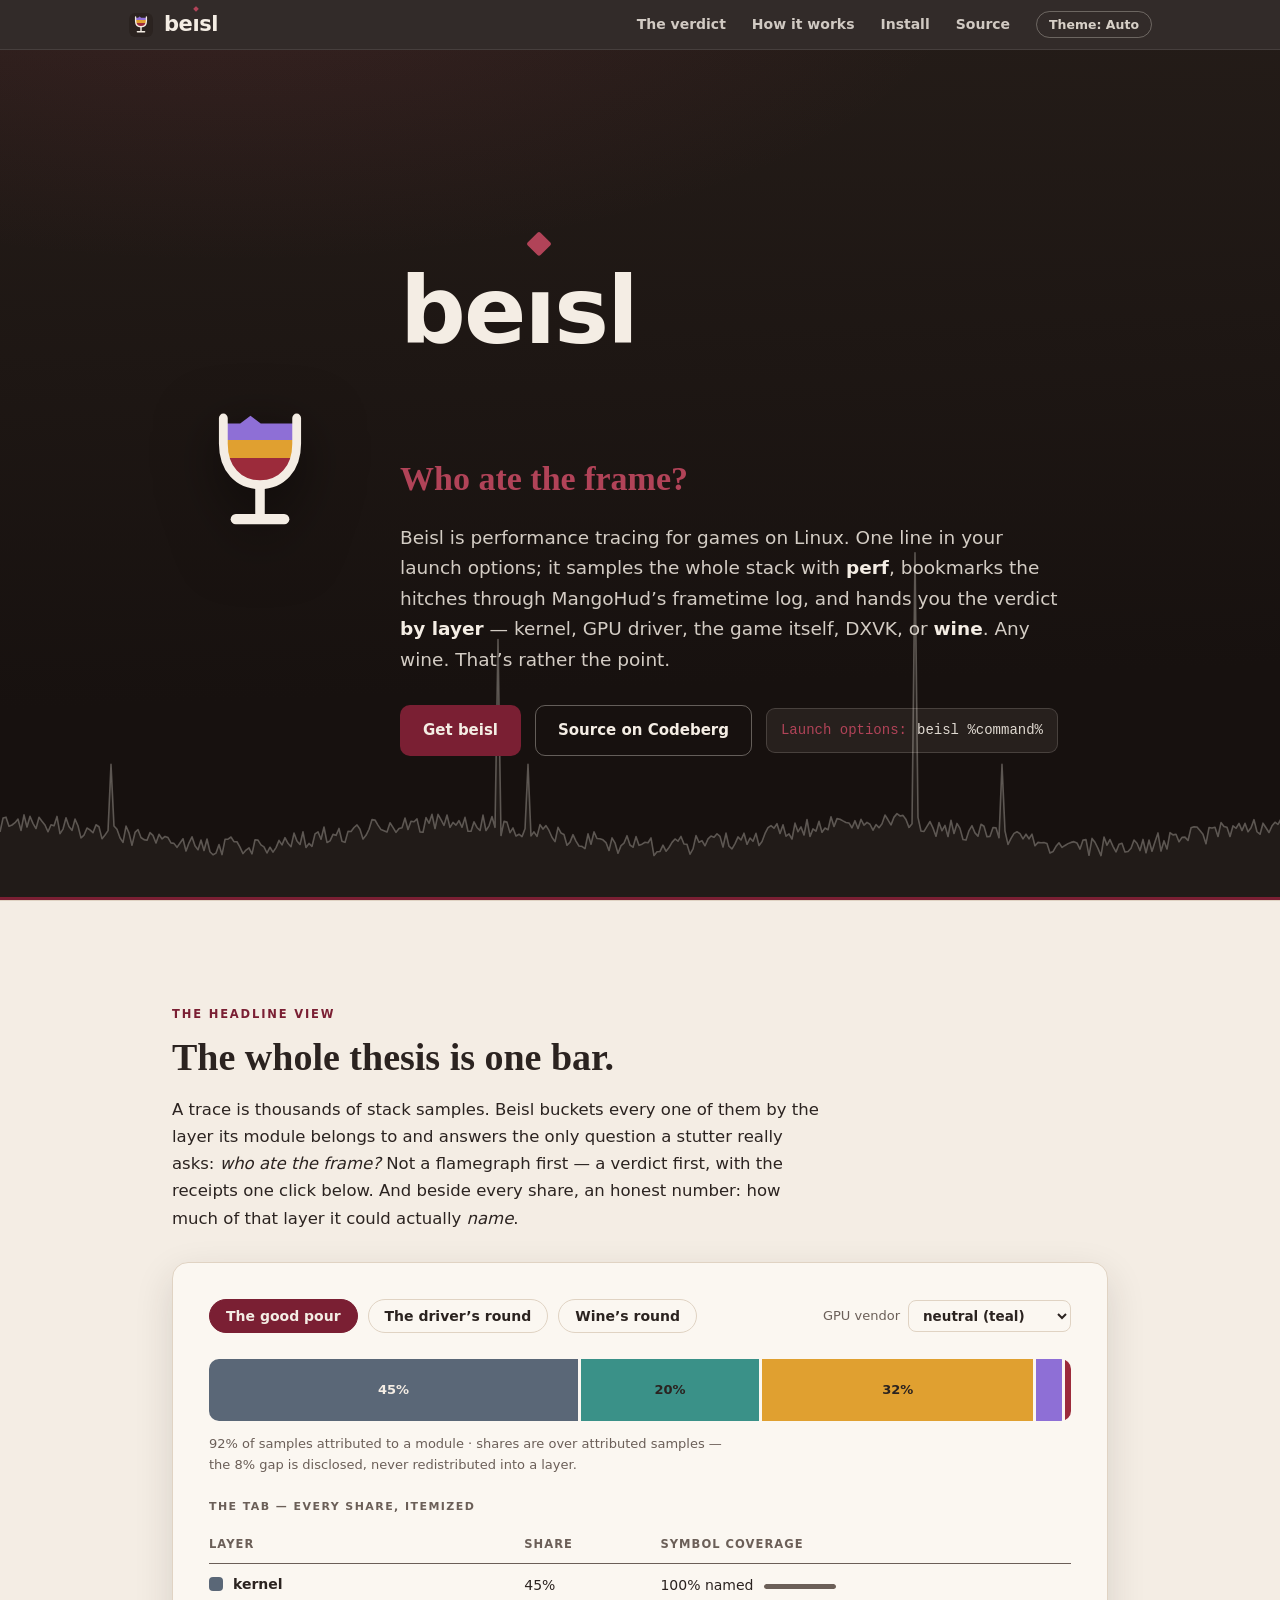
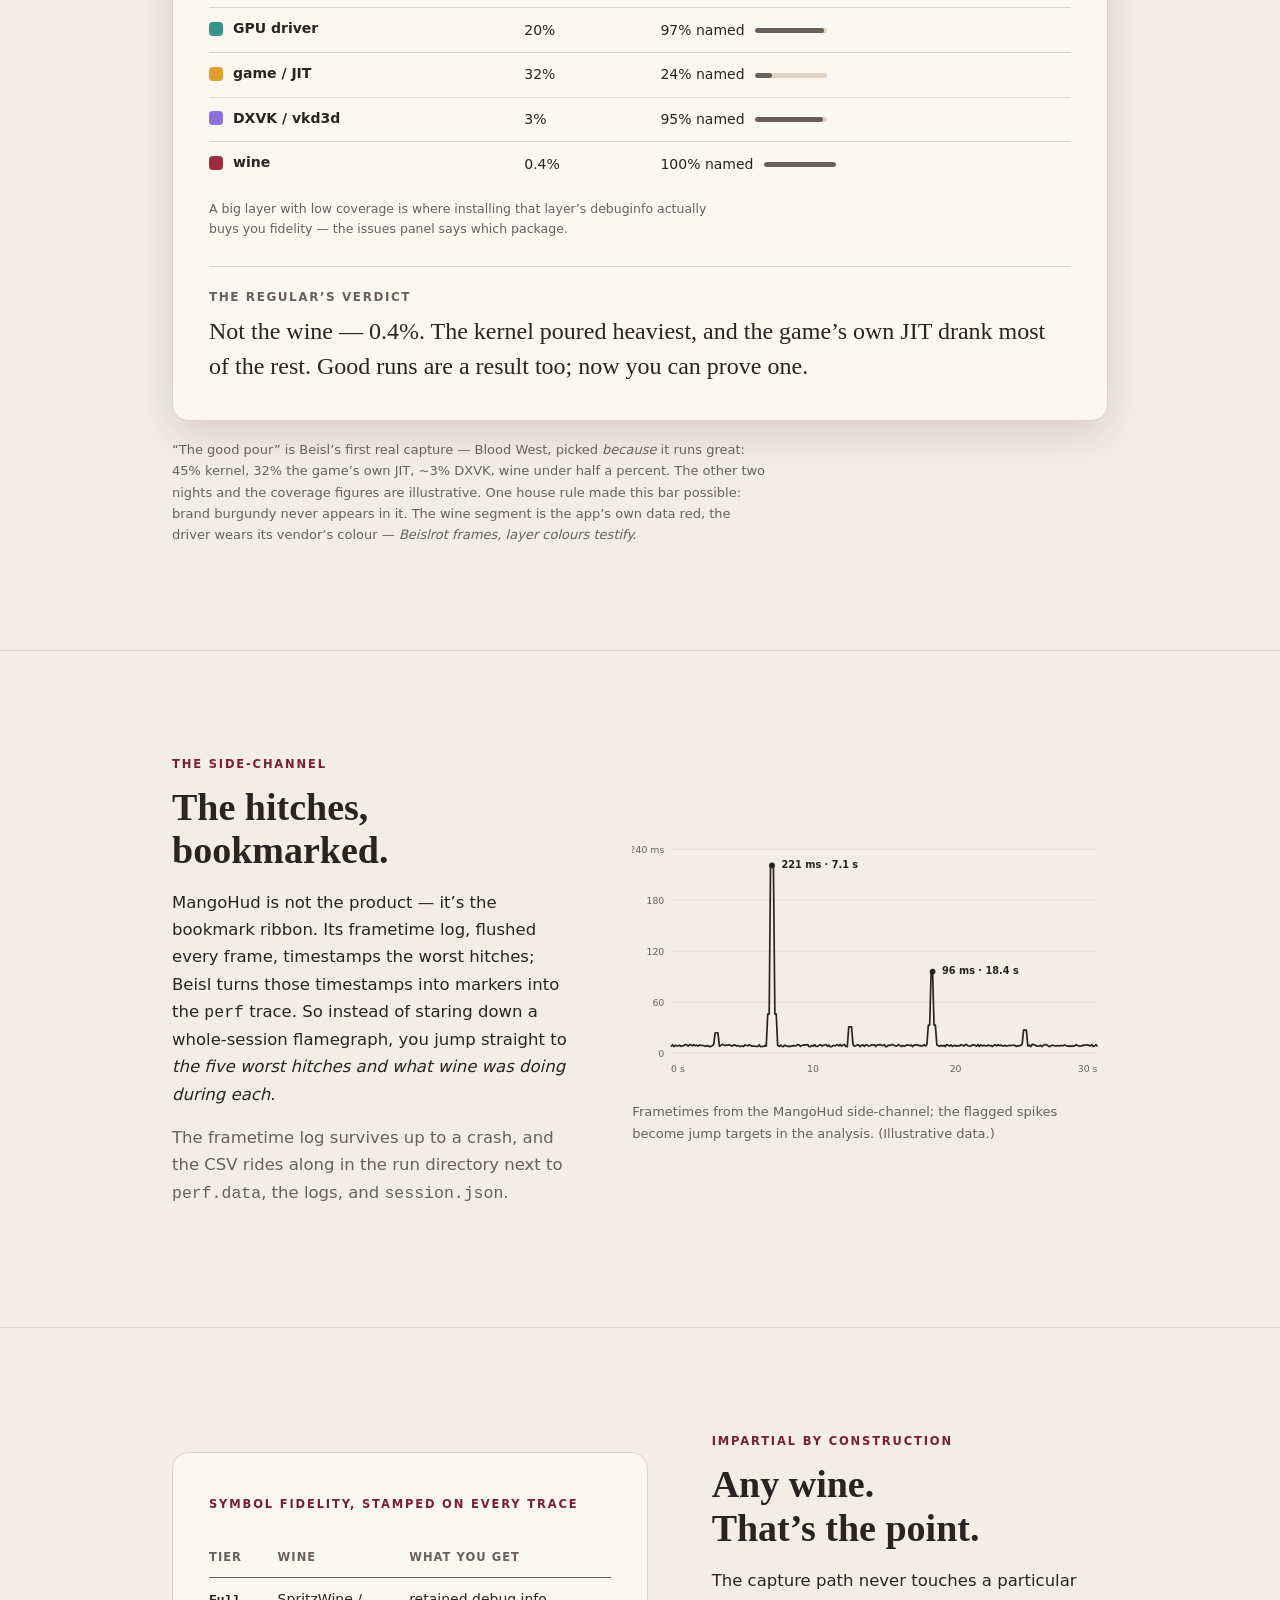
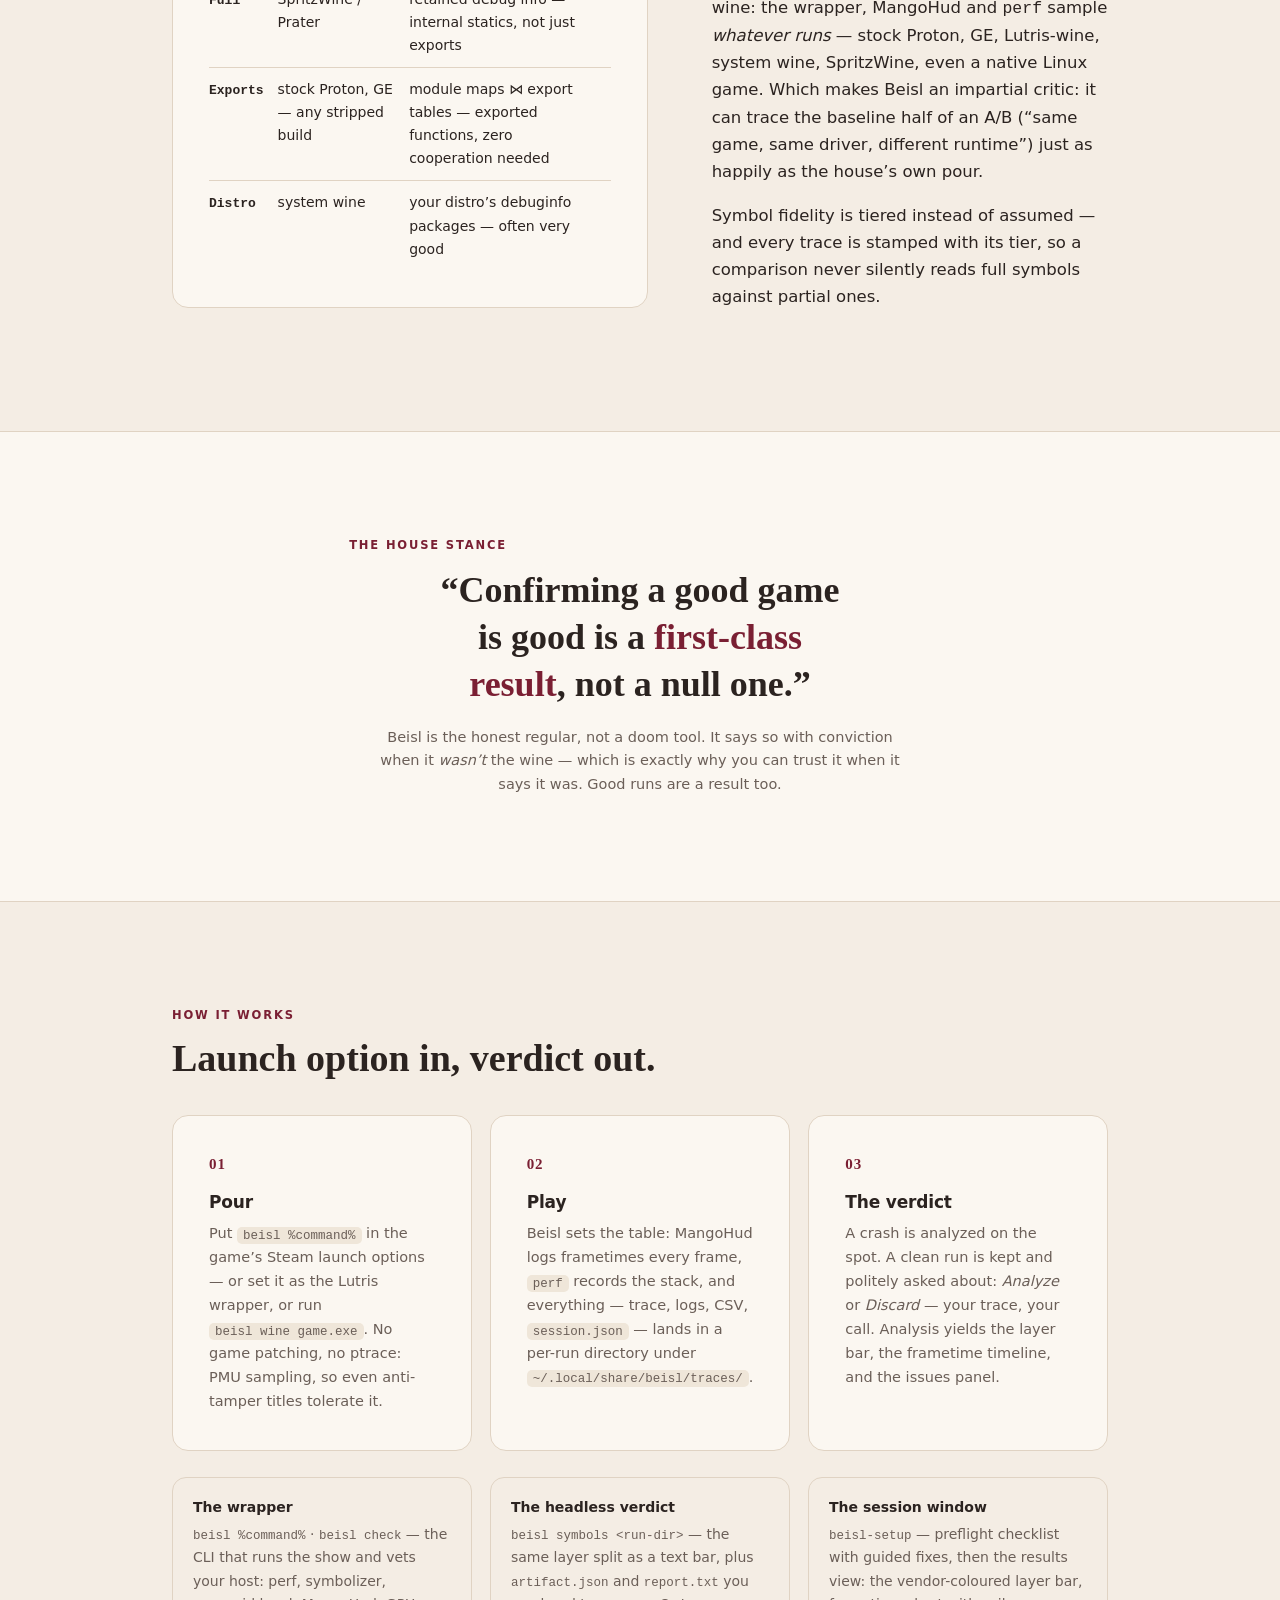
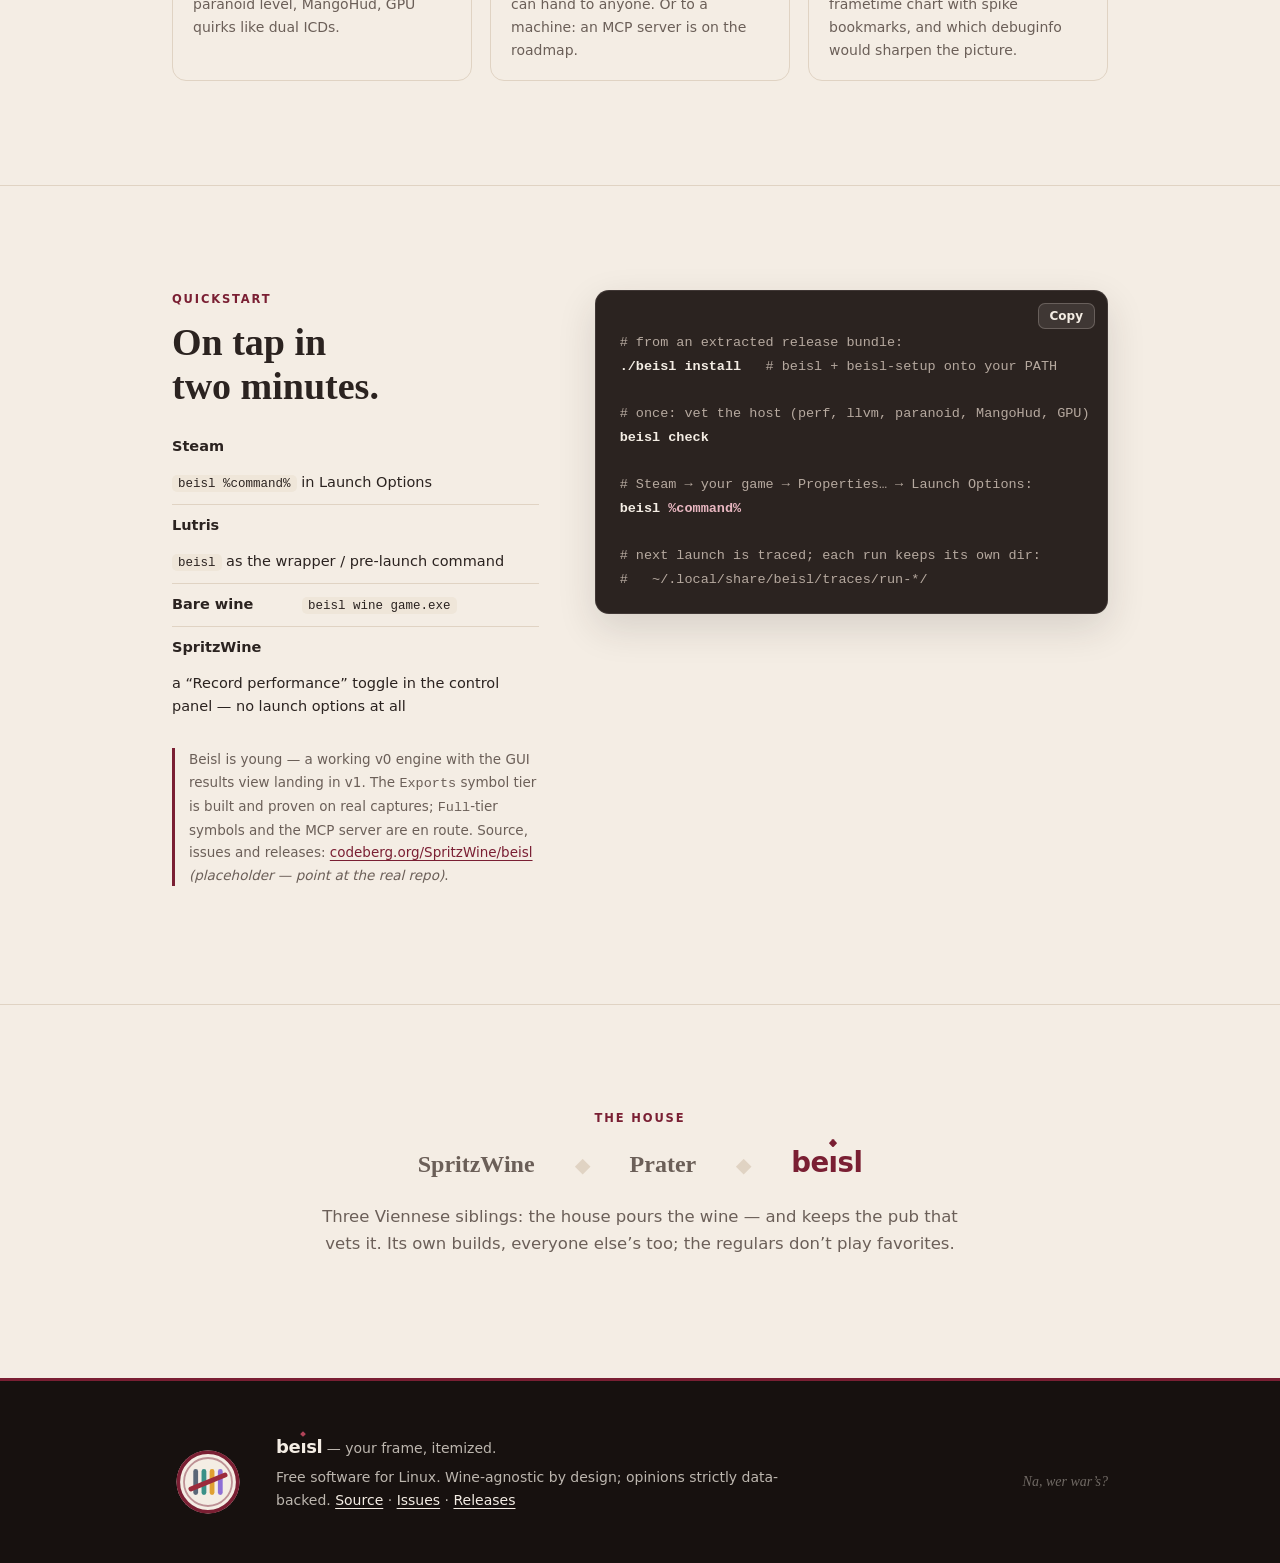
==== page/index.html @ cadd3309 "Landing page (Codeberg Pages) The public Beisl landing page as a static, no-build site under page/, " ====
<!doctype html>
<html lang="en">
<head>
<meta charset="utf-8">
<meta name="viewport" content="width=device-width, initial-scale=1">
<title>beisl — who ate the frame?</title>
<meta name="description" content="Beisl is a Linux game performance-tracing tool. One line in your Steam launch options; it samples the whole stack with perf, bookmarks the hitches via MangoHud's frametime log, and hands you the verdict by layer: kernel, GPU driver, game, DXVK — or wine.">
<link rel="icon" type="image/svg+xml" href="assets/icon-glass-pour.svg">
<link rel="stylesheet" href="assets/style.css">
<script>
/* apply a stored theme before first paint to avoid a flash */
(function () {
  try {
    var t = localStorage.getItem("beisl-theme");
    if (t === "light" || t === "dark") document.documentElement.setAttribute("data-theme", t);
  } catch (e) {}
})();
</script>
</head>
<body>
<a class="skip-link" href="#main">Skip to content</a>

<header class="site-header">
  <div class="wrap bar">
    <a class="brand" href="#top" aria-label="beisl — home">
      <img src="assets/icon-glass-pour.svg" alt="" width="26" height="26">
      <span class="wordmark">be<span class="i">ı<span class="tick" aria-hidden="true"></span></span>sl</span>
    </a>
    <nav aria-label="Site">
      <a href="#verdict" class="hide-sm">The verdict</a>
      <a href="#how" class="hide-sm">How it works</a>
      <a href="#install">Install</a>
      <a href="https://codeberg.org/SpritzWine/beisl" rel="external">Source</a>
      <button id="theme-toggle" class="theme-toggle" type="button">Theme: Auto</button>
    </nav>
  </div>
</header>

<main id="main">

<!-- ======================= HERO — the dim pub ======================= -->
<section class="hero" id="top" aria-label="Introduction">
  <canvas id="hero-trace" aria-hidden="true"></canvas>
  <div class="wrap">
    <div class="hero-lockup">
      <!-- Das Glasl, bare: the drink is the layer bar, the surface is the
           frametime trace with one hitch spike -->
      <svg class="glass" viewBox="0 0 48 48" role="img"
           aria-label="The Beisl glass: a wine glass whose pour is the layer verdict — DXVK violet, game amber, wine red — its surface a frametime trace with one spike.">
        <defs>
          <linearGradient id="hero-pour" gradientUnits="userSpaceOnUse" x1="24" y1="10.5" x2="24" y2="27.2">
            <stop offset="0" stop-color="#8e6fd6"/><stop offset="0.27" stop-color="#8e6fd6"/>
            <stop offset="0.27" stop-color="#e0a030"/><stop offset="0.57" stop-color="#e0a030"/>
            <stop offset="0.57" stop-color="#9c2b3b"/><stop offset="1" stop-color="#9c2b3b"/>
          </linearGradient>
        </defs>
        <path d="M14 10.5 L18.6 10.5 L21.4 8.4 L24.2 10.5 L34 10.5 L34 16 C34 22.8 29.9 27.2 24 27.2 C18.1 27.2 14 22.8 14 16 Z" fill="url(#hero-pour)"/>
        <path d="M14 9 V16 C14 22.8 18.1 27.2 24 27.2 C29.9 27.2 34 22.8 34 16 V9"
              fill="none" stroke="#f4ede4" stroke-width="2.4" stroke-linejoin="round" stroke-linecap="round"/>
        <rect x="22.7" y="27" width="2.6" height="8.2" fill="#f4ede4"/>
        <rect x="16" y="35.2" width="16" height="2.8" rx="1.4" fill="#f4ede4"/>
      </svg>
      <div>
        <h1 class="wordmark">be<span class="i">ı<span class="tick" aria-hidden="true"></span></span>sl</h1>
        <p class="tagline">Who ate the frame?</p>
        <p class="lede">
          Beisl is performance tracing for games on Linux. One line in your launch
          options; it samples the whole stack with <b>perf</b>, bookmarks the hitches
          through MangoHud’s frametime log, and hands you the verdict <b>by layer</b>
          — kernel, GPU driver, the game itself, DXVK, or <b>wine</b>.
          Any wine. That’s rather the point.
        </p>
        <div class="hero-cta">
          <a class="btn btn-primary" href="#install">Get beisl</a>
          <a class="btn btn-ghost" href="https://codeberg.org/SpritzWine/beisl" rel="external">Source on Codeberg</a>
          <code class="hero-cmd"><span class="prompt">Launch options:</span> beisl %command%</code>
        </div>
      </div>
    </div>
  </div>
</section>

<!-- ======================= THE VERDICT ======================= -->
<section id="verdict" aria-labelledby="verdict-h">
  <div class="wrap">
    <div class="verdict-head">
      <p class="kicker">The headline view</p>
      <h2 id="verdict-h">The whole thesis is one bar.</h2>
      <p>
        A trace is thousands of stack samples. Beisl buckets every one of them by the
        layer its module belongs to and answers the only question a stutter really
        asks: <em>who ate the frame?</em> Not a flamegraph first — a verdict first,
        with the receipts one click below. And beside every share, an honest number:
        how much of that layer it could actually <em>name</em>.
      </p>
    </div>

    <div class="card verdict-card">
      <div class="scenario-row" role="group" aria-label="Example nights">
        <button class="scenario-btn" type="button" data-scenario="clean" aria-pressed="true">The good pour</button>
        <button class="scenario-btn" type="button" data-scenario="driver" aria-pressed="false">The driver’s round</button>
        <button class="scenario-btn" type="button" data-scenario="wine" aria-pressed="false">Wine’s round</button>
        <span class="spacer"></span>
        <label class="vendor-field">GPU vendor
          <select id="vendor-select" aria-label="Colour the driver segment by GPU vendor">
            <option value="neutral" selected>neutral (teal)</option>
            <option value="intel">Intel — blue</option>
            <option value="amd">AMD — red</option>
            <option value="nvidia">NVIDIA — green</option>
          </select>
        </label>
      </div>

      <div id="layerbar" class="layerbar" role="group"
           aria-label="Layer split of attributed CPU samples — who ate the frame"></div>
      <p id="attributed-note" class="attributed-note" aria-live="polite"></p>

      <table class="tab-table">
        <caption>The tab — every share, itemized</caption>
        <thead>
          <tr><th scope="col">Layer</th><th scope="col">Share</th><th scope="col">Symbol coverage</th></tr>
        </thead>
        <tbody id="tab-body"></tbody>
      </table>
      <p class="cov-hint">A big layer with low coverage is where installing that layer’s
        debuginfo actually buys you fidelity — the issues panel says which package.</p>

      <p class="verdict-line" aria-live="polite">
        <span class="who">The regular’s verdict</span>
        <span id="verdict-text"></span>
      </p>
    </div>

    <p class="demo-footnote">
      “The good pour” is Beisl’s first real capture — Blood West, picked <em>because</em>
      it runs great: 45% kernel, 32% the game’s own JIT, ~3% DXVK, wine under half a
      percent. The other two nights and the coverage figures are illustrative. One house
      rule made this bar possible: brand burgundy never appears in it. The wine segment is
      the app’s own data red, the driver wears its vendor’s colour —
      <em>Beislrot frames, layer colours testify.</em>
    </p>
  </div>
</section>

<!-- ======================= SIDE-CHANNEL ======================= -->
<section aria-labelledby="side-h">
  <div class="wrap split">
    <div>
      <p class="kicker">The side-channel</p>
      <h2 id="side-h">The hitches, bookmarked.</h2>
      <p>
        MangoHud is not the product — it’s the bookmark ribbon. Its frametime log,
        flushed every frame, timestamps the worst hitches; Beisl turns those
        timestamps into markers into the <code>perf</code> trace. So instead of
        staring down a whole-session flamegraph, you jump straight to
        <em>the five worst hitches and what wine was doing during each</em>.
      </p>
      <p class="muted">
        The frametime log survives up to a crash, and the CSV rides along in the
        run directory next to <code>perf.data</code>, the logs, and
        <code>session.json</code>.
      </p>
    </div>
    <figure class="frametime-fig">
      <svg id="frametime-svg" viewBox="0 0 560 300" role="img"
           aria-label="A frametime timeline: a steady line around 8 milliseconds with two spikes standing out — 221 milliseconds at 7.1 seconds and 96 milliseconds at 18.4 seconds — each flagged as a bookmark into the perf trace.">
        <!-- gridlines: 0/60/120/180/240 ms -->
        <line class="gridline" x1="46" y1="258" x2="548" y2="258"/>
        <line class="gridline" x1="46" y1="198" x2="548" y2="198" opacity="0.6"/>
        <line class="gridline" x1="46" y1="138" x2="548" y2="138" opacity="0.6"/>
        <line class="gridline" x1="46" y1="78"  x2="548" y2="78"  opacity="0.6"/>
        <line class="gridline" x1="46" y1="18"  x2="548" y2="18"  opacity="0.6"/>
        <text class="axis-label" x="38" y="262" text-anchor="end">0</text>
        <text class="axis-label" x="38" y="202" text-anchor="end">60</text>
        <text class="axis-label" x="38" y="142" text-anchor="end">120</text>
        <text class="axis-label" x="38" y="82"  text-anchor="end">180</text>
        <text class="axis-label" x="38" y="22"  text-anchor="end">240 ms</text>
        <text class="axis-label" x="46"  y="280">0 s</text>
        <text class="axis-label" x="213" y="280" text-anchor="middle">10</text>
        <text class="axis-label" x="381" y="280" text-anchor="middle">20</text>
        <text class="axis-label" x="548" y="280" text-anchor="end">30 s</text>
        <!-- the trace itself: one series, ink only -->
        <polyline id="frametime-line" class="trace" points=""/>
        <!-- bookmarked spikes -->
        <circle class="spike-mark" cx="164.8" cy="37" r="3.4"/>
        <text class="spike-flag" x="176" y="40">221 ms · 7.1 s</text>
        <circle class="spike-mark" cx="353.9" cy="162" r="3.4"/>
        <text class="spike-flag" x="365" y="165">96 ms · 18.4 s</text>
      </svg>
      <figcaption>Frametimes from the MangoHud side-channel; the flagged spikes become
        jump targets in the analysis. (Illustrative data.)</figcaption>
    </figure>
  </div>
</section>

<!-- ======================= WINE-AGNOSTIC ======================= -->
<section aria-labelledby="agnostic-h">
  <div class="wrap split rev">
    <div class="card">
      <table class="tier-table">
        <caption class="kicker" style="caption-side:top;text-align:left;padding-bottom:12px;">Symbol fidelity, stamped on every trace</caption>
        <thead>
          <tr><th scope="col">Tier</th><th scope="col">Wine</th><th scope="col">What you get</th></tr>
        </thead>
        <tbody>
          <tr>
            <th scope="row"><span class="tier-name">Full</span></th>
            <td>SpritzWine / Prater</td>
            <td>retained debug info — internal statics, not just exports</td>
          </tr>
          <tr>
            <th scope="row"><span class="tier-name">Exports</span></th>
            <td>stock Proton, GE — any stripped build</td>
            <td>module maps ⋈ export tables — exported functions, zero cooperation needed</td>
          </tr>
          <tr>
            <th scope="row"><span class="tier-name">Distro</span></th>
            <td>system wine</td>
            <td>your distro’s debuginfo packages — often very good</td>
          </tr>
        </tbody>
      </table>
    </div>
    <div>
      <p class="kicker">Impartial by construction</p>
      <h2 id="agnostic-h">Any wine. That’s the point.</h2>
      <p>
        The capture path never touches a particular wine: the wrapper, MangoHud and
        <code>perf</code> sample <em>whatever runs</em> — stock Proton, GE,
        Lutris-wine, system wine, SpritzWine, even a native Linux game. Which makes
        Beisl an impartial critic: it can trace the baseline half of an A/B
        (“same game, same driver, different runtime”) just as happily as the house’s own pour.
      </p>
      <p>
        Symbol fidelity is tiered instead of assumed — and every trace is stamped
        with its tier, so a comparison never silently reads full symbols against
        partial ones.
      </p>
    </div>
  </div>
</section>

<!-- ======================= GOOD RUNS ======================= -->
<section class="goodrun" aria-labelledby="good-h">
  <div class="wrap">
    <p class="kicker" id="good-h">The house stance</p>
    <blockquote class="quote" cite="https://codeberg.org/SpritzWine/beisl">
      “Confirming a good game is good is a <em>first-class result</em>, not a null one.”
    </blockquote>
    <p class="attrib">
      Beisl is the honest regular, not a doom tool. It says so with conviction when it
      <em>wasn’t</em> the wine — which is exactly why you can trust it when it says it was.
      Good runs are a result too.
    </p>
  </div>
</section>

<!-- ======================= HOW IT WORKS ======================= -->
<section id="how" aria-labelledby="how-h">
  <div class="wrap">
    <p class="kicker">How it works</p>
    <h2 id="how-h">Launch option in, verdict out.</h2>

    <ol class="steps" style="list-style:none;padding:0;margin-top:34px;">
      <li class="step card">
        <h3>Pour</h3>
        <p>Put <code>beisl %command%</code> in the game’s Steam launch options —
        or set it as the Lutris wrapper, or run <code>beisl wine game.exe</code>.
        No game patching, no ptrace: PMU sampling, so even anti-tamper titles
        tolerate it.</p>
      </li>
      <li class="step card">
        <h3>Play</h3>
        <p>Beisl sets the table: MangoHud logs frametimes every frame,
        <code>perf</code> records the stack, and everything — trace, logs, CSV,
        <code>session.json</code> — lands in a per-run directory under
        <code>~/.local/share/beisl/traces/</code>.</p>
      </li>
      <li class="step card">
        <h3>The verdict</h3>
        <p>A crash is analyzed on the spot. A clean run is kept and politely asked
        about: <em>Analyze</em> or <em>Discard</em> — your trace, your call. Analysis
        yields the layer bar, the frametime timeline, and the issues panel.</p>
      </li>
    </ol>

    <div class="surfaces">
      <div class="surface">
        <b>The wrapper</b>
        <code>beisl %command%</code> · <code>beisl check</code> — the CLI that runs the
        show and vets your host: perf, symbolizer, paranoid level, MangoHud, GPU quirks
        like dual ICDs.
      </div>
      <div class="surface">
        <b>The headless verdict</b>
        <code>beisl symbols &lt;run-dir&gt;</code> — the same layer split as a text bar,
        plus <code>artifact.json</code> and <code>report.txt</code> you can hand to
        anyone. Or to a machine: an MCP server is on the roadmap.
      </div>
      <div class="surface">
        <b>The session window</b>
        <code>beisl-setup</code> — preflight checklist with guided fixes, then the
        results view: the vendor-coloured layer bar, frametime chart with spike
        bookmarks, and which debuginfo would sharpen the picture.
      </div>
    </div>
  </div>
</section>

<!-- ======================= INSTALL ======================= -->
<section id="install" aria-labelledby="install-h">
  <div class="wrap install-grid">
    <div>
      <p class="kicker">Quickstart</p>
      <h2 id="install-h">On tap in two minutes.</h2>
      <ul class="entry-list">
        <li><span class="ctx">Steam</span> <span><code>beisl %command%</code> in Launch Options</span></li>
        <li><span class="ctx">Lutris</span> <span><code>beisl</code> as the wrapper / pre-launch command</span></li>
        <li><span class="ctx">Bare wine</span> <span><code>beisl wine game.exe</code></span></li>
        <li><span class="ctx">SpritzWine</span> <span>a “Record performance” toggle in the control panel — no launch options at all</span></li>
      </ul>
      <p class="status-note">
        Beisl is young — a working v0 engine with the GUI results view landing in v1.
        The <code>Exports</code> symbol tier is built and proven on real captures;
        <code>Full</code>-tier symbols and the MCP server are en route. Source, issues
        and releases: <a href="https://codeberg.org/SpritzWine/beisl" rel="external">codeberg.org/SpritzWine/beisl</a>
        <em>(placeholder — point at the real repo)</em>.
      </p>
    </div>
    <div class="codeblock">
      <button id="copy-cmd" class="copy-btn" type="button"
              aria-label="Copy the launch option: beisl percent command percent">Copy</button>
<pre><code><span class="c"># from an extracted release bundle:</span>
<span class="cmd">./beisl install</span>   <span class="c"># beisl + beisl-setup onto your PATH</span>

<span class="c"># once: vet the host (perf, llvm, paranoid, MangoHud, GPU)</span>
<span class="cmd">beisl check</span>

<span class="c"># Steam → your game → Properties… → Launch Options:</span>
<span class="cmd">beisl <span class="hl">%command%</span></span>

<span class="c"># next launch is traced; each run keeps its own dir:</span>
<span class="c">#   ~/.local/share/beisl/traces/run-*/</span></code></pre>
    </div>
  </div>
</section>

<!-- ======================= FAMILY ======================= -->
<section class="family" aria-labelledby="family-h">
  <div class="wrap">
    <p class="kicker" id="family-h">The house</p>
    <div class="sibs" aria-label="The Viennese family: SpritzWine, Prater, and Beisl">
      <span class="other">SpritzWine</span>
      <span class="dotsep" aria-hidden="true">◆</span>
      <span class="other">Prater</span>
      <span class="dotsep" aria-hidden="true">◆</span>
      <span class="self wordmark" style="font-size:1.15em;">be<span class="i">ı<span class="tick" aria-hidden="true"></span></span>sl</span>
    </div>
    <p class="muted" style="margin-top:18px;">
      Three Viennese siblings: the house pours the wine — and keeps the pub that vets it.
      Its own builds, everyone else’s too; the regulars don’t play favorites.
    </p>
  </div>
</section>

</main>

<footer class="site-footer">
  <div class="wrap cols">
    <img class="coaster" src="assets/icon-coaster-tab.svg" alt="Der Deckel — the Beisl coaster mark: the layer tally, struck through in wine red" width="72" height="72">
    <div>
      <span class="wordmark">be<span class="i">ı<span class="tick" aria-hidden="true"></span></span>sl</span>
      — your frame, itemized.
      <p class="fine">
        Free software for Linux. Wine-agnostic by design; opinions strictly data-backed.
        <a href="https://codeberg.org/SpritzWine/beisl" rel="external">Source</a> ·
        <a href="https://codeberg.org/SpritzWine/beisl/issues" rel="external">Issues</a> ·
        <a href="https://codeberg.org/SpritzWine/beisl/releases" rel="external">Releases</a>
      </p>
    </div>
    <span class="easter" lang="de-AT" aria-hidden="true">Na, wer war’s?</span>
  </div>
</footer>

<script src="assets/site.js"></script>
</body>
</html>
---- page/assets/style.css ----
/* ============================================================
   beisl — landing page
   Palette per branding/CONCEPT.md:
     Beislrot #7A1F33 (signature; #B14358 on dark)
     Kaffeehauscreme #F4EDE4 · Wirtshausholz #2B2320
   Rule: Beislrot frames, layer colours testify — the signature
   colour is chrome only and never appears inside a chart.
   Layer/data colours (chart.rs truth):
     kernel #5A6777 · driver vendor/#3A9188 · game #E0A030
     dxvk #8E6FD6 · wine #9C2B3B
   ============================================================ */

:root {
  --cream: #f4ede4;
  --wood: #2b2320;
  --wood-deep: #17110f;
  --beislrot: #7a1f33;
  --beislrot-hell: #b14358;

  /* light theme (default) */
  --ground: #f4ede4;
  --panel: #fbf7f1;
  --panel-2: #efe6d9;
  --ink: #2b2320;
  --muted: #6b5f58;
  --hair: #e0d3c3;
  --accent: #7a1f33;
  --on-accent: #f4ede4;
  --code-bg: #2b2320;
  --code-ink: #f4ede4;
  --shadow: 0 14px 38px rgba(43, 35, 32, 0.14);

  /* data ink — never chrome */
  --l-kernel: #5a6777;
  --l-driver: #3a9188;
  --l-game: #e0a030;
  --l-dxvk: #8e6fd6;
  --l-wine: #9c2b3b;

  --serif: "Iowan Old Style", "Palatino Linotype", Palatino, "Book Antiqua",
    Georgia, ui-serif, serif;
  --sans: ui-sans-serif, system-ui, "Segoe UI", Roboto, "Noto Sans",
    "Helvetica Neue", Arial, sans-serif;
  --mono: ui-monospace, "Cascadia Code", "SF Mono", Menlo, Consolas,
    "Liberation Mono", monospace;

  color-scheme: light dark;
}

@media (prefers-color-scheme: dark) {
  :root {
    --ground: #1e1815;
    --panel: #29211d;
    --panel-2: #322822;
    --ink: #f4ede4;
    --muted: #b6a99f;
    --hair: #3a2f2a;
    --accent: #b14358;
    --on-accent: #f4ede4;
    --code-bg: #17110f;
    --code-ink: #f4ede4;
    --shadow: 0 14px 38px rgba(0, 0, 0, 0.4);
  }
}
/* explicit override from the theme toggle — must beat the media query both ways */
:root[data-theme="light"] {
  --ground: #f4ede4; --panel: #fbf7f1; --panel-2: #efe6d9;
  --ink: #2b2320; --muted: #6b5f58; --hair: #e0d3c3;
  --accent: #7a1f33; --on-accent: #f4ede4;
  --code-bg: #2b2320; --code-ink: #f4ede4;
  --shadow: 0 14px 38px rgba(43, 35, 32, 0.14);
  color-scheme: light;
}
:root[data-theme="dark"] {
  --ground: #1e1815; --panel: #29211d; --panel-2: #322822;
  --ink: #f4ede4; --muted: #b6a99f; --hair: #3a2f2a;
  --accent: #b14358; --on-accent: #f4ede4;
  --code-bg: #17110f; --code-ink: #f4ede4;
  --shadow: 0 14px 38px rgba(0, 0, 0, 0.4);
  color-scheme: dark;
}

/* ---------- base ---------- */

* { box-sizing: border-box; }
html { scroll-behavior: smooth; }
@media (prefers-reduced-motion: reduce) {
  html { scroll-behavior: auto; }
  *, *::before, *::after {
    animation-duration: 0.01ms !important;
    animation-iteration-count: 1 !important;
    transition-duration: 0.01ms !important;
  }
}

body {
  margin: 0;
  background: var(--ground);
  color: var(--ink);
  font-family: var(--sans);
  font-size: 16.5px;
  line-height: 1.65;
  -webkit-font-smoothing: antialiased;
  text-rendering: optimizeLegibility;
}

.wrap { max-width: 1024px; margin: 0 auto; padding: 0 clamp(20px, 5vw, 44px); }

h1, h2 { font-family: var(--serif); font-weight: 600; letter-spacing: 0; text-wrap: balance; }
h2 { font-size: clamp(26px, 4vw, 38px); line-height: 1.14; margin: 0 0 14px; }
h3 { font-family: var(--sans); font-size: 16px; font-weight: 650; margin: 0 0 6px; letter-spacing: -0.01em; }
p { max-width: 64ch; }
.muted { color: var(--muted); }
a { color: var(--accent); text-underline-offset: 3px; }
a:hover { text-decoration-thickness: 2px; }

:focus-visible {
  outline: 2px solid var(--accent);
  outline-offset: 3px;
  border-radius: 3px;
}
.hero :focus-visible, .site-header :focus-visible { outline-color: var(--beislrot-hell); }

.kicker {
  font-family: var(--sans);
  text-transform: uppercase;
  letter-spacing: 0.16em;
  font-size: 11.5px;
  font-weight: 700;
  color: var(--accent);
  margin: 0 0 12px;
}

section { padding: clamp(56px, 9vw, 104px) 0; }
section + section { border-top: 1px solid var(--hair); }

.skip-link {
  position: absolute; left: -9999px; top: 0; z-index: 100;
  background: var(--accent); color: var(--on-accent);
  padding: 10px 16px; border-radius: 0 0 8px 0;
  font-family: var(--sans); font-weight: 600; text-decoration: none;
}
.skip-link:focus { left: 0; }

/* ---------- wordmark: lowercase, the i-dot is the spike tick ---------- */

.wordmark {
  font-family: var(--sans);
  font-weight: 650;
  letter-spacing: -0.02em;
  line-height: 1;
  display: inline-flex;
  align-items: baseline;
  white-space: nowrap;
}
.wordmark .i { position: relative; }
.wordmark .tick {
  position: absolute;
  left: 50%; top: -0.34em;
  width: 0.2em; height: 0.2em;
  background: var(--wm-tick, var(--accent));
  transform: translateX(-50%) rotate(45deg);
  border-radius: 12%;
}

/* ---------- header ---------- */

.site-header {
  position: sticky; top: 0; z-index: 20;
  background: color-mix(in srgb, var(--wood-deep) 88%, transparent);
  backdrop-filter: blur(10px);
  -webkit-backdrop-filter: blur(10px);
  border-bottom: 1px solid rgba(244, 237, 228, 0.1);
  color: var(--cream);
}
.site-header .bar {
  display: flex; align-items: center; gap: 12px;
  padding: 11px 0;
}
.site-header .brand {
  display: inline-flex; align-items: center; gap: 10px;
  color: var(--cream); text-decoration: none;
}
.site-header .brand img { width: 26px; height: 26px; display: block; }
.site-header .wordmark { font-size: 21px; --wm-tick: var(--beislrot-hell); }
.site-header nav { margin-left: auto; display: flex; align-items: center; gap: clamp(10px, 2.5vw, 26px); }
.site-header nav a {
  color: rgba(244, 237, 228, 0.82); text-decoration: none;
  font-size: 14px; font-weight: 550; white-space: nowrap;
}
.site-header nav a:hover { color: var(--cream); text-decoration: underline; text-underline-offset: 4px; }
.theme-toggle {
  appearance: none;
  background: transparent;
  border: 1px solid rgba(244, 237, 228, 0.3);
  color: rgba(244, 237, 228, 0.85);
  border-radius: 999px;
  font-family: var(--sans); font-size: 12.5px; font-weight: 600;
  padding: 5px 12px;
  cursor: pointer;
  white-space: nowrap;
}
.theme-toggle:hover { border-color: rgba(244, 237, 228, 0.6); color: var(--cream); }
@media (max-width: 620px) { .site-header nav a.hide-sm { display: none; } }

/* ---------- hero: always the dim pub, whatever the theme ----------
   The one loud room on the page. A live frametime trace runs behind it
   like the meniscus in the icon; everything after this is quiet. */

.hero {
  position: relative;
  overflow: hidden;
  background:
    radial-gradient(1200px 480px at 18% -10%, rgba(177, 67, 88, 0.14), transparent 62%),
    linear-gradient(178deg, #241c18 0%, var(--wood-deep) 74%);
  color: var(--cream);
  padding: clamp(72px, 11vw, 140px) 0 clamp(80px, 11vw, 148px);
  border-bottom: 3px solid var(--beislrot);
}
.hero canvas {
  position: absolute; inset: auto 0 0 0;
  width: 100%; height: 46%;
  display: block;
  pointer-events: none;
}
.hero .wrap { position: relative; }
.hero-lockup {
  display: grid;
  grid-template-columns: clamp(120px, 16vw, 176px) 1fr;
  gap: clamp(24px, 4.5vw, 52px);
  align-items: center;
}
.hero-lockup .glass {
  width: 100%; height: auto;
  filter: drop-shadow(0 14px 30px rgba(0, 0, 0, 0.5));
}
.hero .wordmark { font-size: clamp(52px, 9vw, 92px); color: var(--cream); --wm-tick: var(--beislrot-hell); }
.hero .tagline {
  font-family: var(--serif);
  font-size: clamp(24px, 3.6vw, 34px);
  font-weight: 600;
  margin: 16px 0 0;
  color: var(--beislrot-hell);
}
.hero .lede {
  font-size: clamp(16px, 2vw, 18.5px);
  color: rgba(244, 237, 228, 0.85);
  max-width: 56ch;
  margin: 16px 0 0;
}
.hero .lede b { color: var(--cream); font-weight: 650; }
.hero-cta { display: flex; flex-wrap: wrap; gap: 14px; align-items: center; margin-top: 30px; }
.btn {
  display: inline-flex; align-items: center; gap: 9px;
  font-family: var(--sans); font-weight: 650; font-size: 15px;
  text-decoration: none;
  border-radius: 10px;
  padding: 12px 22px;
  border: 1px solid transparent;
  cursor: pointer;
}
.btn-primary { background: var(--beislrot); color: var(--cream); }
.btn-primary:hover { background: #8d2740; }
.btn-ghost { border-color: rgba(244, 237, 228, 0.35); color: var(--cream); }
.btn-ghost:hover { border-color: rgba(244, 237, 228, 0.7); }
.hero-cmd {
  display: inline-flex; align-items: center; gap: 10px;
  font-family: var(--mono); font-size: 14px;
  color: rgba(244, 237, 228, 0.9);
  background: rgba(244, 237, 228, 0.07);
  border: 1px solid rgba(244, 237, 228, 0.16);
  border-radius: 9px;
  padding: 10px 14px;
}
.hero-cmd .prompt { color: var(--beislrot-hell); user-select: none; }
@media (max-width: 640px) {
  .hero-lockup { grid-template-columns: 1fr; justify-items: center; text-align: center; }
  .hero-lockup .glass { width: 128px; }
  .hero .lede { margin-inline: auto; }
  .hero-cta { justify-content: center; }
}

/* ---------- cards ---------- */

.card {
  background: var(--panel);
  border: 1px solid var(--hair);
  border-radius: 16px;
  padding: clamp(22px, 3.5vw, 36px);
}

/* ---------- the verdict centerpiece ---------- */

.verdict-head { max-width: 62ch; }
.verdict-card { margin-top: 30px; box-shadow: var(--shadow); }

.scenario-row {
  display: flex; flex-wrap: wrap; gap: 10px; align-items: center;
  margin-bottom: 26px;
}
.scenario-row .spacer { flex: 1; }
.scenario-btn {
  appearance: none;
  font-family: var(--sans); font-size: 14px; font-weight: 600;
  color: var(--ink);
  background: transparent;
  border: 1px solid var(--hair);
  border-radius: 999px;
  padding: 8px 16px;
  cursor: pointer;
}
.scenario-btn:hover { border-color: var(--muted); }
.scenario-btn[aria-pressed="true"] {
  background: var(--accent);
  border-color: var(--accent);
  color: var(--on-accent);
}
.vendor-field {
  display: inline-flex; align-items: center; gap: 8px;
  font-family: var(--sans); font-size: 13px; color: var(--muted);
}
.vendor-field select {
  font-family: var(--sans); font-size: 13.5px; font-weight: 600;
  color: var(--ink);
  background: var(--panel);
  border: 1px solid var(--hair);
  border-radius: 8px;
  padding: 6px 10px;
  cursor: pointer;
}

/* the stacked bar — 3px surface gaps between segments so identity never
   rests on fill contrast alone; every share is repeated in the tab below */
.layerbar {
  display: flex;
  height: 62px;
  border-radius: 10px;
  overflow: hidden;
  background: var(--panel);
}
.layerbar .seg {
  position: relative;
  display: grid; place-items: center;
  min-width: 3px;
  border: 0; padding: 0; margin: 0;
  cursor: default;
  transition: flex-grow 0.7s cubic-bezier(0.22, 1, 0.36, 1), background-color 0.35s ease;
}
.layerbar .seg + .seg { margin-left: 3px; }
.layerbar .seg .pct {
  font-family: var(--sans); font-size: 13px; font-weight: 700;
  font-variant-numeric: tabular-nums;
  pointer-events: none;
  white-space: nowrap;
}
.layerbar .seg:focus-visible { outline-offset: -3px; border-radius: 6px; }

.attributed-note {
  font-size: 13px; color: var(--muted);
  margin: 12px 0 0;
  font-variant-numeric: tabular-nums;
}

/* the tab: legend + shares + per-layer symbol coverage, doubling as the
   accessible table view of the bar */
.tab-table { width: 100%; border-collapse: collapse; margin-top: 22px; font-size: 14px; }
.tab-table caption {
  text-align: left;
  font-family: var(--sans); text-transform: uppercase; letter-spacing: 0.13em;
  font-size: 11px; font-weight: 700; color: var(--muted);
  padding-bottom: 10px;
}
.tab-table th, .tab-table td {
  text-align: left;
  padding: 9px 14px 9px 0;
  border-bottom: 1px solid var(--hair);
  font-weight: 400;
  vertical-align: middle;
}
.tab-table thead th {
  font-family: var(--sans); font-size: 11.5px; font-weight: 700;
  text-transform: uppercase; letter-spacing: 0.09em;
  color: var(--muted); border-bottom-color: var(--muted);
}
.tab-table tbody tr:last-child th, .tab-table tbody tr:last-child td { border-bottom: 0; }
.tab-table .layer-name { display: inline-flex; align-items: center; gap: 10px; font-weight: 600; font-family: var(--sans); }
.tab-table .chip { width: 14px; height: 14px; border-radius: 4px; flex: none; }
.tab-table .num { font-variant-numeric: tabular-nums; white-space: nowrap; }
.covmeter {
  display: inline-block; vertical-align: middle;
  width: 72px; height: 5px; border-radius: 3px;
  background: var(--hair);
  margin-left: 10px;
  overflow: hidden;
}
.covmeter i {
  display: block; height: 100%;
  background: var(--muted);
  border-radius: 3px;
  transition: width 0.7s cubic-bezier(0.22, 1, 0.36, 1);
}
.cov-hint { color: var(--muted); font-size: 12.5px; }
@media (max-width: 560px) {
  .tab-table .cov-cell .covmeter { display: none; }
  .tab-table th, .tab-table td { padding-right: 8px; }
}

/* the regular's verdict line */
.verdict-line {
  font-family: var(--serif);
  font-size: clamp(19px, 2.6vw, 24px);
  line-height: 1.45;
  margin: 26px 0 0;
  padding-top: 22px;
  border-top: 1px solid var(--hair);
  max-width: 100%;
}
.verdict-line .who {
  font-family: var(--sans); font-size: 12px; font-weight: 700;
  text-transform: uppercase; letter-spacing: 0.13em;
  color: var(--muted);
  display: block; margin-bottom: 8px;
}
.demo-footnote { font-size: 13px; color: var(--muted); margin: 18px 0 0; max-width: 72ch; }

/* shared tooltip */
.tooltip {
  position: fixed; z-index: 50;
  pointer-events: none;
  background: var(--wood);
  color: var(--cream);
  font-family: var(--sans); font-size: 12.5px; line-height: 1.45;
  border-radius: 8px;
  padding: 8px 12px;
  box-shadow: 0 8px 22px rgba(0, 0, 0, 0.3);
  max-width: 260px;
  opacity: 0;
  transition: opacity 0.12s ease;
}
.tooltip.show { opacity: 1; }
.tooltip b { font-weight: 700; }
.tooltip .tt-dim { color: rgba(244, 237, 228, 0.72); }

/* ---------- two-column feature sections ---------- */

.split {
  display: grid;
  grid-template-columns: minmax(0, 5fr) minmax(0, 6fr);
  gap: clamp(28px, 5vw, 64px);
  align-items: center;
}
.split.rev { grid-template-columns: minmax(0, 6fr) minmax(0, 5fr); }
@media (max-width: 780px) {
  .split, .split.rev { grid-template-columns: 1fr; }
}

/* frametime figure */
.frametime-fig { margin: 0; }
.frametime-fig svg { width: 100%; height: auto; display: block; }
.frametime-fig .axis-label { font-family: var(--sans); font-size: 11px; fill: var(--muted); }
.frametime-fig .gridline { stroke: var(--hair); stroke-width: 1; }
.frametime-fig .trace { stroke: var(--ink); stroke-width: 2; fill: none; stroke-linejoin: round; }
.frametime-fig .spike-flag { font-family: var(--sans); font-size: 11.5px; font-weight: 650; fill: var(--ink); }
.frametime-fig .spike-mark { fill: var(--ink); }
.frametime-fig figcaption { font-size: 13px; color: var(--muted); margin-top: 12px; }

/* tier table */
.tier-table { width: 100%; border-collapse: collapse; font-size: 14px; margin-top: 6px; }
.tier-table th, .tier-table td {
  text-align: left; padding: 10px 14px 10px 0;
  border-bottom: 1px solid var(--hair);
  vertical-align: top;
}
.tier-table thead th {
  font-family: var(--sans); font-size: 11.5px; font-weight: 700;
  text-transform: uppercase; letter-spacing: 0.09em; color: var(--muted);
  border-bottom-color: var(--muted);
}
.tier-table tbody tr:last-child th, .tier-table tbody tr:last-child td { border-bottom: 0; }
.tier-table code { font-size: 13px; }
.tier-table .tier-name { font-family: var(--mono); font-size: 13px; font-weight: 600; white-space: nowrap; }

/* ---------- good runs interlude ---------- */

.goodrun {
  text-align: center;
  background: var(--panel);
}
.goodrun .quote {
  font-family: var(--serif);
  font-size: clamp(24px, 4vw, 36px);
  font-weight: 600;
  line-height: 1.3;
  max-width: 26ch;
  margin: 0 auto;
  text-wrap: balance;
}
.goodrun .quote em { font-style: normal; color: var(--accent); }
.goodrun .attrib { font-size: 14.5px; color: var(--muted); max-width: 58ch; margin: 18px auto 0; }

/* ---------- how it works ---------- */

.steps {
  display: grid; grid-template-columns: repeat(3, 1fr);
  gap: 18px; margin-top: 34px;
  counter-reset: step;
}
.step { counter-increment: step; position: relative; }
.step::before {
  content: counter(step, decimal-leading-zero);
  display: block;
  font-family: var(--serif); font-size: 15px; font-weight: 600;
  color: var(--accent);
  margin-bottom: 12px;
  letter-spacing: 0.06em;
}
.step h3 { font-size: 17px; }
.step p { font-size: 14.5px; color: var(--muted); margin: 6px 0 0; }
.step code {
  font-family: var(--mono); font-size: 12.5px;
  background: var(--panel-2);
  border-radius: 5px; padding: 1.5px 6px;
  white-space: nowrap;
}
@media (max-width: 780px) { .steps { grid-template-columns: 1fr; } }

.surfaces { margin-top: 26px; display: grid; grid-template-columns: repeat(3, 1fr); gap: 18px; }
.surface {
  border: 1px solid var(--hair); border-radius: 14px;
  padding: 18px 20px;
  font-size: 14px; color: var(--muted);
  background: var(--ground);
}
.surface b { color: var(--ink); font-weight: 650; display: block; margin-bottom: 4px; }
.surface code { font-family: var(--mono); font-size: 12.5px; }
@media (max-width: 780px) { .surfaces { grid-template-columns: 1fr; } }

/* ---------- install ---------- */

.install-grid {
  display: grid; grid-template-columns: minmax(0, 5fr) minmax(0, 7fr);
  gap: clamp(28px, 5vw, 56px);
  align-items: start;
}
@media (max-width: 820px) { .install-grid { grid-template-columns: 1fr; } }

.codeblock {
  position: relative;
  background: var(--code-bg);
  color: var(--code-ink);
  border-radius: 14px;
  border: 1px solid rgba(244, 237, 228, 0.1);
  padding: 40px 24px 22px;
  overflow-x: auto;
  box-shadow: var(--shadow);
  scrollbar-width: thin;
  scrollbar-color: rgba(244, 237, 228, 0.3) transparent;
}
.codeblock pre {
  margin: 0;
  font-family: var(--mono);
  font-size: 13.5px;
  line-height: 1.75;
}
.codeblock .c { color: #b6a99f; }               /* comments: warm gray, not brand */
.codeblock .cmd { color: var(--cream); font-weight: 600; }
.codeblock .hl { color: #e9b7c1; }              /* the %command% — a cream-rosé lift */
.copy-btn {
  position: absolute; top: 12px; right: 12px;
  appearance: none;
  font-family: var(--sans); font-size: 12px; font-weight: 650;
  background: rgba(244, 237, 228, 0.1);
  color: var(--cream);
  border: 1px solid rgba(244, 237, 228, 0.22);
  border-radius: 7px;
  padding: 5px 11px;
  cursor: pointer;
}
.copy-btn:hover { background: rgba(244, 237, 228, 0.18); }
.status-note {
  margin-top: 20px;
  font-size: 13.5px; color: var(--muted);
  border-left: 3px solid var(--accent);
  padding-left: 14px;
  max-width: 60ch;
}
.entry-list { margin: 18px 0 0; padding: 0; list-style: none; font-size: 14.5px; }
.entry-list li { padding: 9px 0; border-bottom: 1px solid var(--hair); display: flex; gap: 12px; flex-wrap: wrap; align-items: baseline; }
.entry-list li:last-child { border-bottom: 0; }
.entry-list .ctx { font-weight: 650; font-family: var(--sans); min-width: 118px; }
.entry-list code { font-family: var(--mono); font-size: 12.5px; background: var(--panel-2); border-radius: 5px; padding: 1.5px 6px; }

/* ---------- family ---------- */

.family { text-align: center; }
.family .sibs {
  display: flex; justify-content: center; align-items: baseline;
  gap: clamp(16px, 4vw, 40px);
  flex-wrap: wrap;
  font-family: var(--serif); font-size: clamp(18px, 2.6vw, 24px); font-weight: 600;
  margin-top: 18px;
}
.family .sibs .dotsep { color: var(--hair); font-size: 0.8em; }
.family .sibs .self { color: var(--accent); }
.family .sibs .other { color: var(--muted); }
.family p { margin-inline: auto; }

/* ---------- footer ---------- */

.site-footer {
  background: var(--wood-deep);
  color: rgba(244, 237, 228, 0.75);
  padding: 56px 0 44px;
  font-size: 14px;
  border-top: 3px solid var(--beislrot);
}
.site-footer .cols {
  display: grid; grid-template-columns: auto 1fr auto;
  gap: 32px; align-items: center;
}
.site-footer .coaster { width: 72px; height: 72px; display: block; }
.site-footer a { color: var(--cream); }
.site-footer .wordmark { color: var(--cream); font-size: 18px; --wm-tick: var(--beislrot-hell); }
.site-footer .fine { margin-top: 6px; max-width: 60ch; }
.site-footer .easter {
  font-family: var(--serif); font-style: italic;
  color: rgba(244, 237, 228, 0.4);
  text-align: right;
}
@media (max-width: 680px) {
  .site-footer .cols { grid-template-columns: 1fr; text-align: center; justify-items: center; }
  .site-footer .easter { text-align: center; }
}

/* forced colors: keep segment boundaries visible */
@media (forced-colors: active) {
  .layerbar .seg { border: 1px solid CanvasText; }
  .covmeter { border: 1px solid CanvasText; }
}
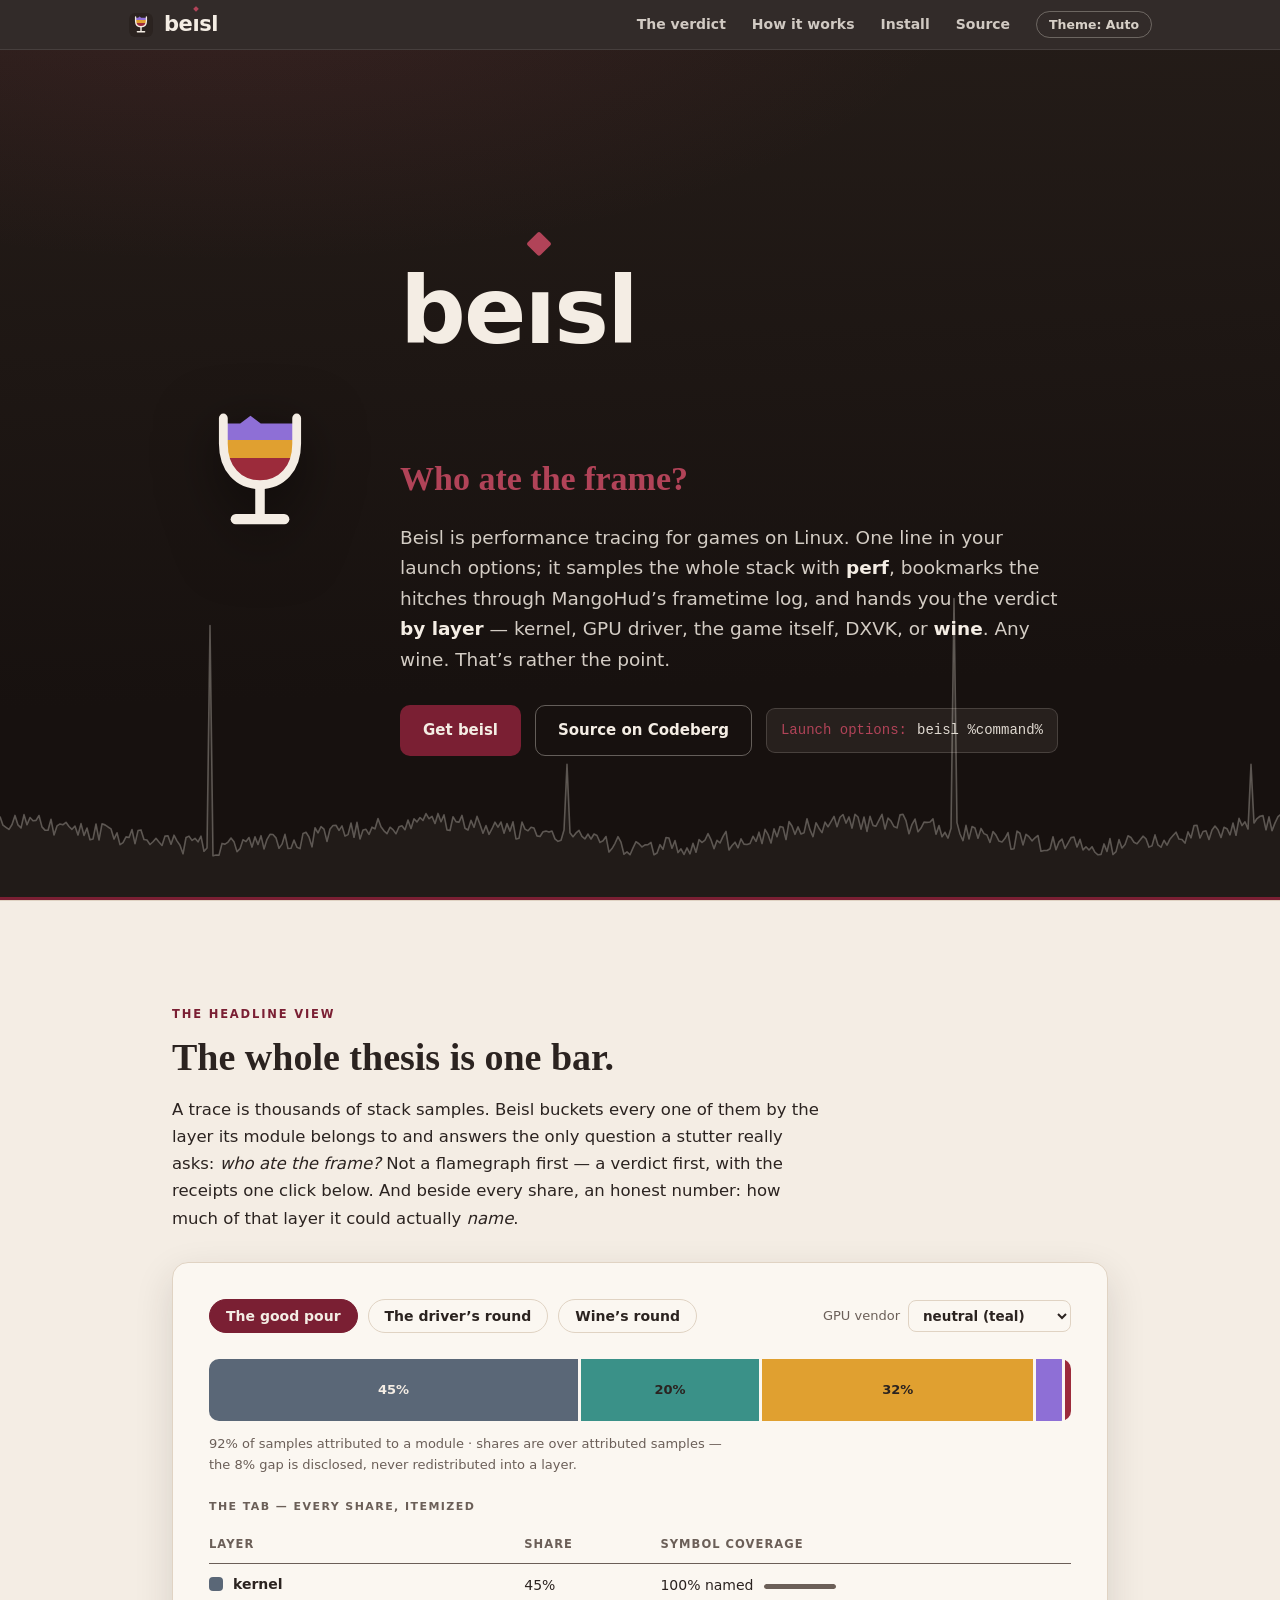
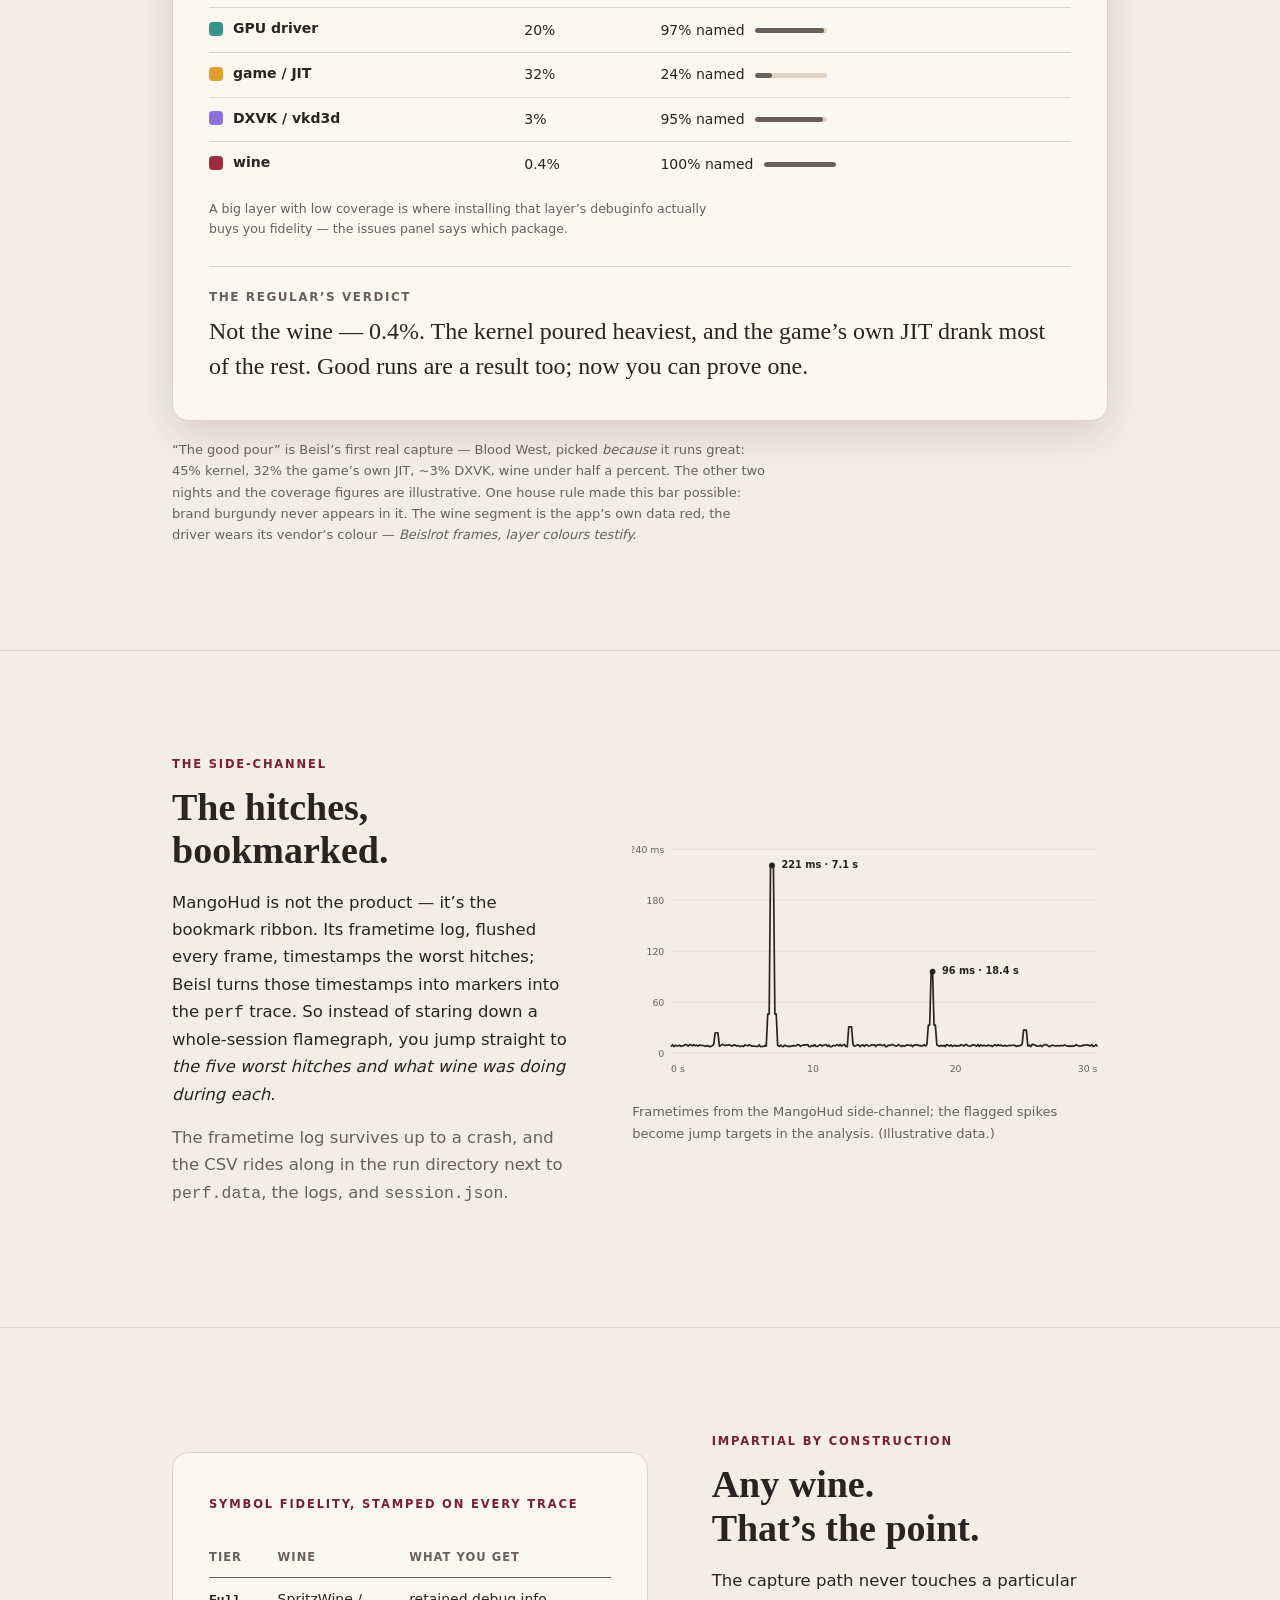
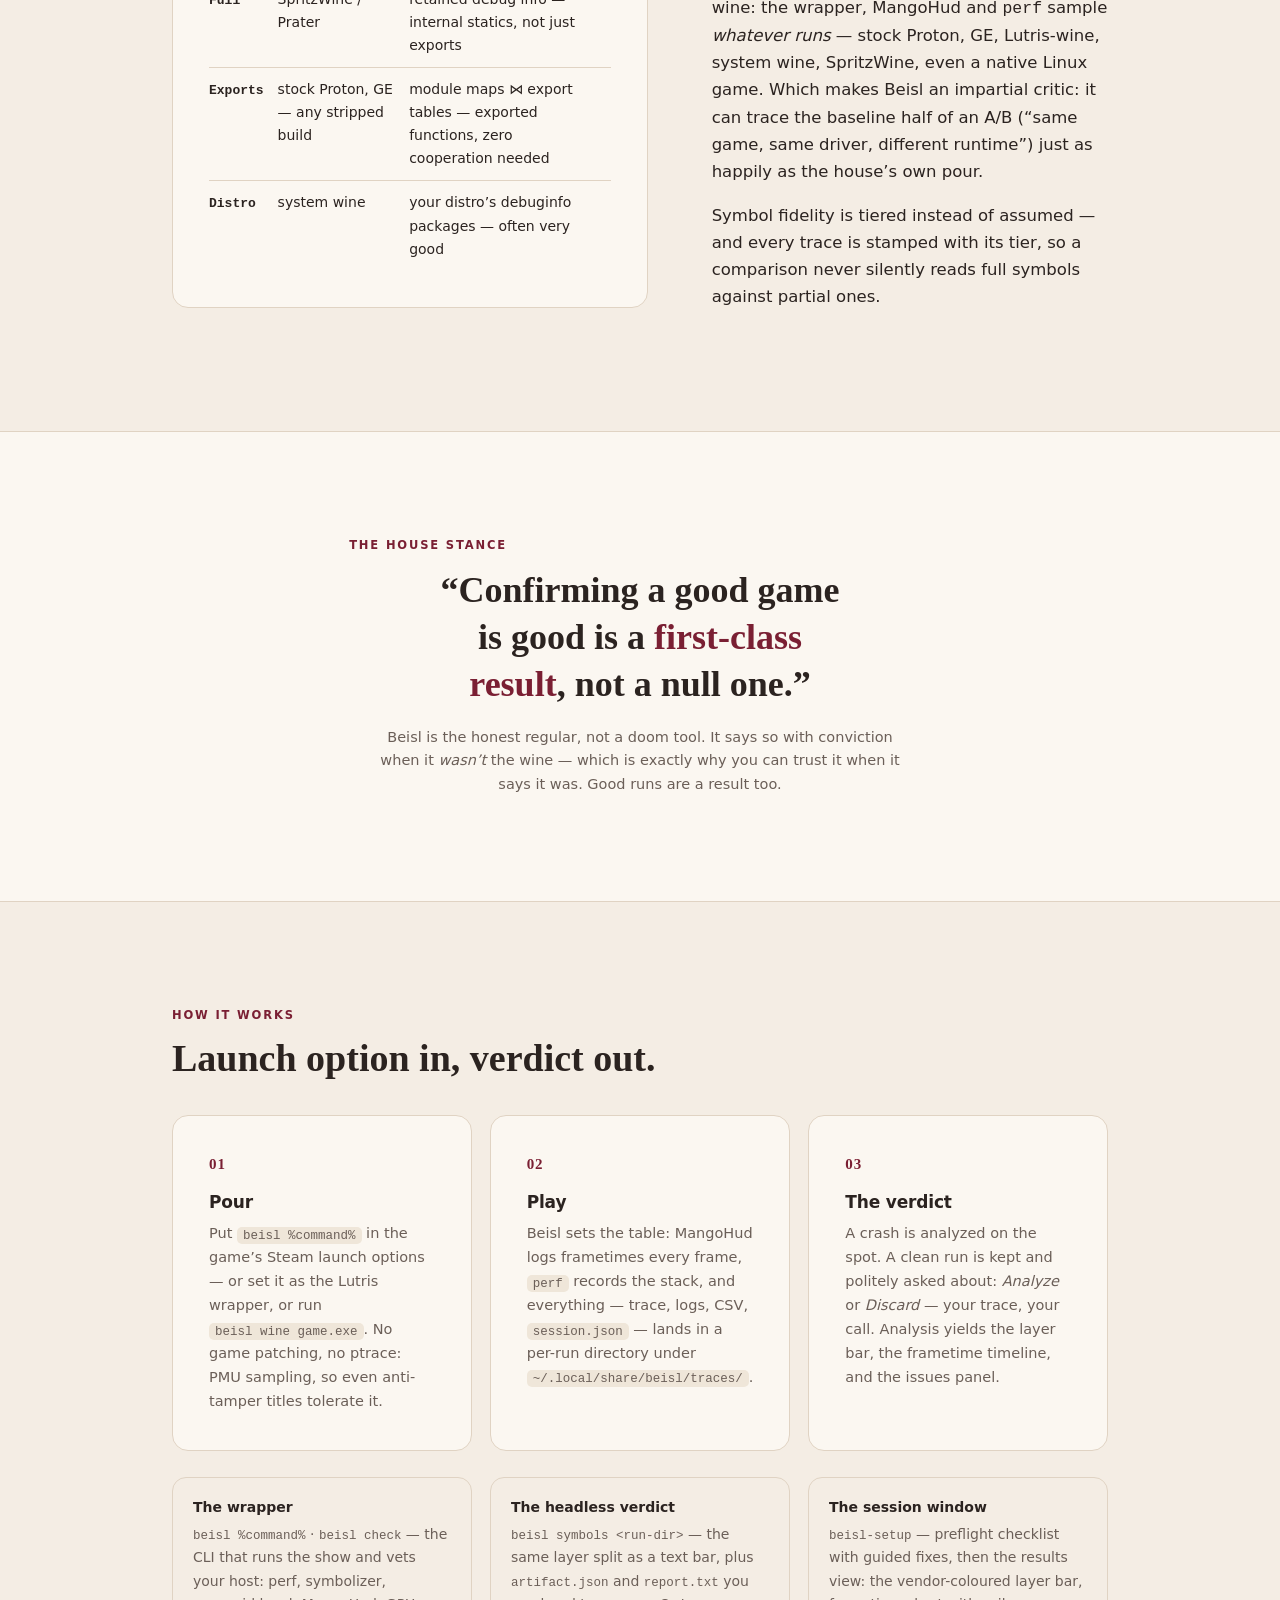
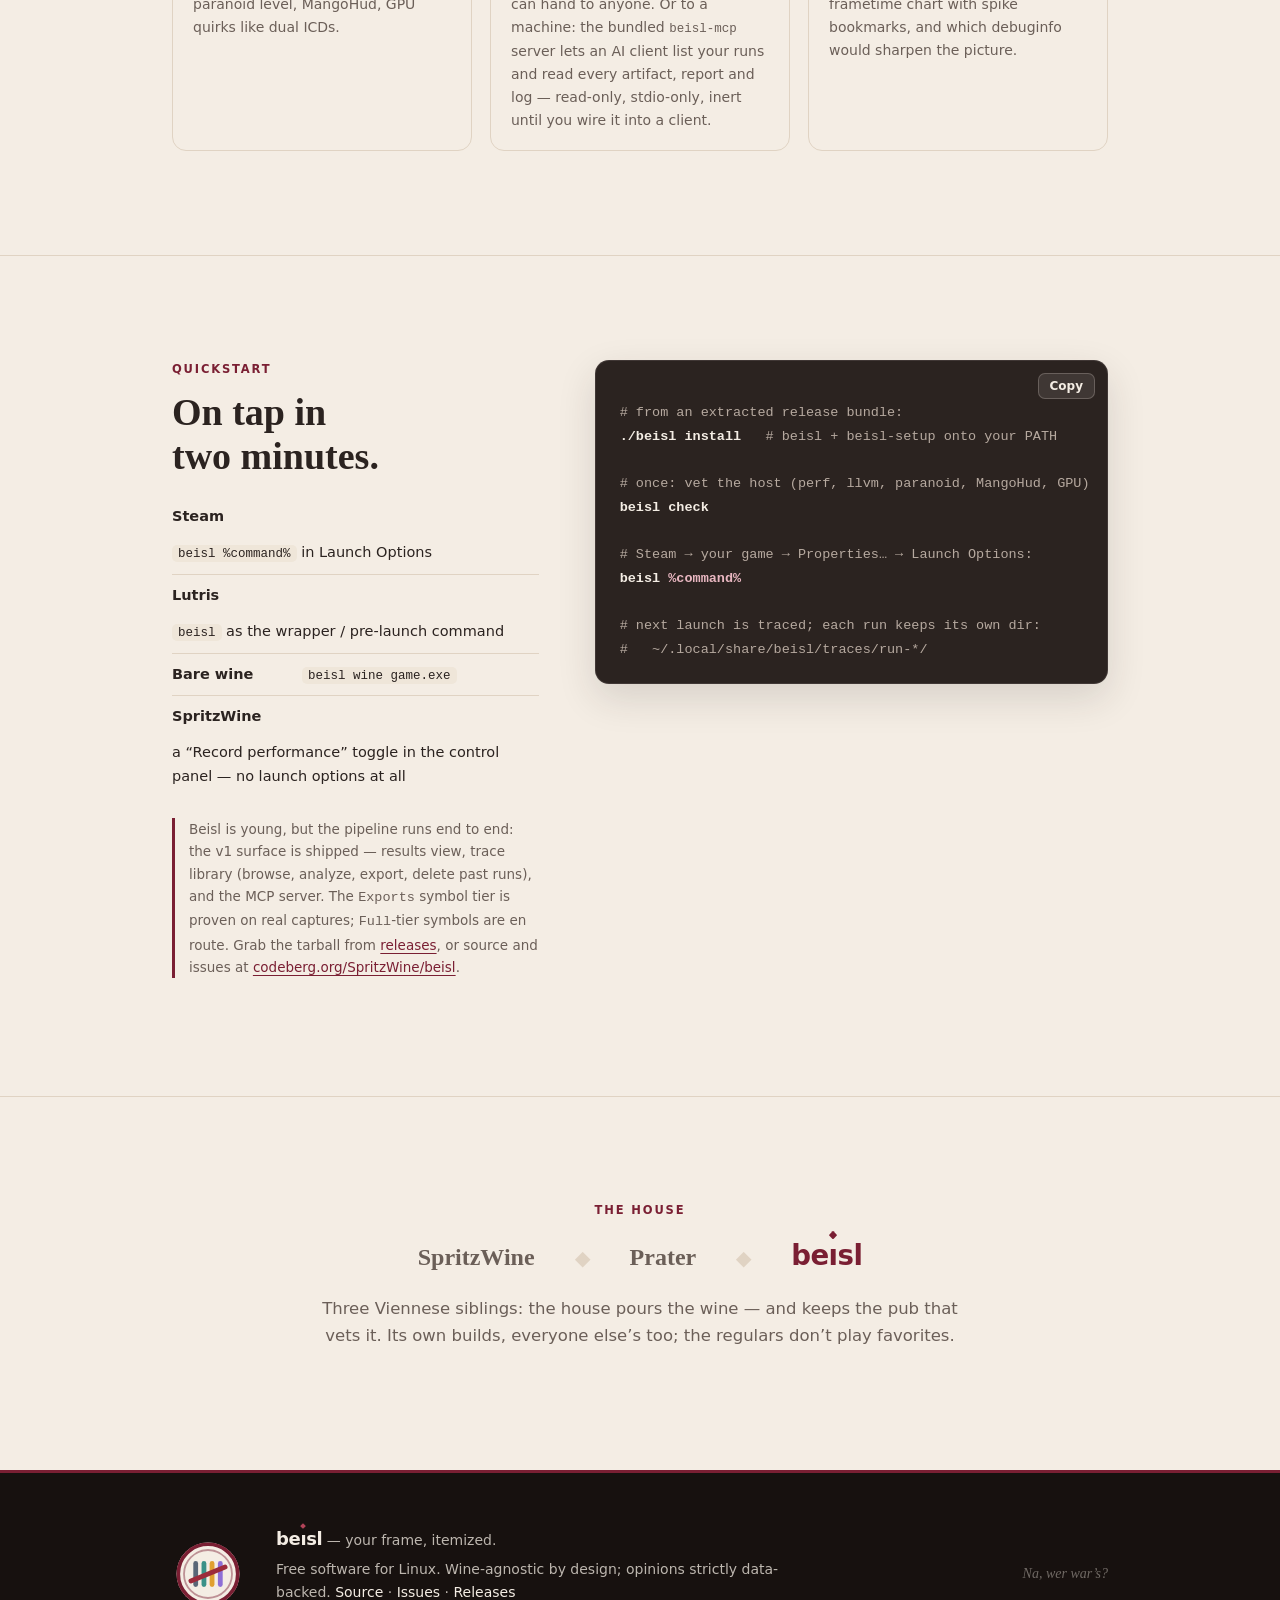
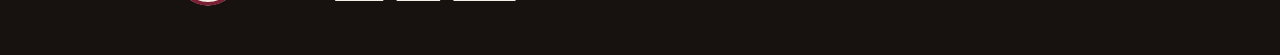
==== commit 08bee409: "page: the MCP server and trace library shipped — say so The status note promised both; v1 delivered " ====
--- a/page/index.html
+++ b/page/index.html
@@ -295,7 +295,9 @@
         <b>The headless verdict</b>
         <code>beisl symbols &lt;run-dir&gt;</code> — the same layer split as a text bar,
         plus <code>artifact.json</code> and <code>report.txt</code> you can hand to
-        anyone. Or to a machine: an MCP server is on the roadmap.
+        anyone. Or to a machine: the bundled <code>beisl-mcp</code> server lets an AI
+        client list your runs and read every artifact, report and log — read-only,
+        stdio-only, inert until you wire it into a client.
       </div>
       <div class="surface">
         <b>The session window</b>
@@ -320,11 +322,13 @@
         <li><span class="ctx">SpritzWine</span> <span>a “Record performance” toggle in the control panel — no launch options at all</span></li>
       </ul>
       <p class="status-note">
-        Beisl is young — a working v0 engine with the GUI results view landing in v1.
-        The <code>Exports</code> symbol tier is built and proven on real captures;
-        <code>Full</code>-tier symbols and the MCP server are en route. Source, issues
-        and releases: <a href="https://codeberg.org/SpritzWine/beisl" rel="external">codeberg.org/SpritzWine/beisl</a>
-        <em>(placeholder — point at the real repo)</em>.
+        Beisl is young, but the pipeline runs end to end: the v1 surface is shipped —
+        results view, trace library (browse, analyze, export, delete past runs), and
+        the MCP server. The <code>Exports</code> symbol tier is proven on real
+        captures; <code>Full</code>-tier symbols are en route. Grab the tarball from
+        <a href="https://codeberg.org/SpritzWine/beisl/releases" rel="external">releases</a>,
+        or source and issues at
+        <a href="https://codeberg.org/SpritzWine/beisl" rel="external">codeberg.org/SpritzWine/beisl</a>.
       </p>
     </div>
     <div class="codeblock">
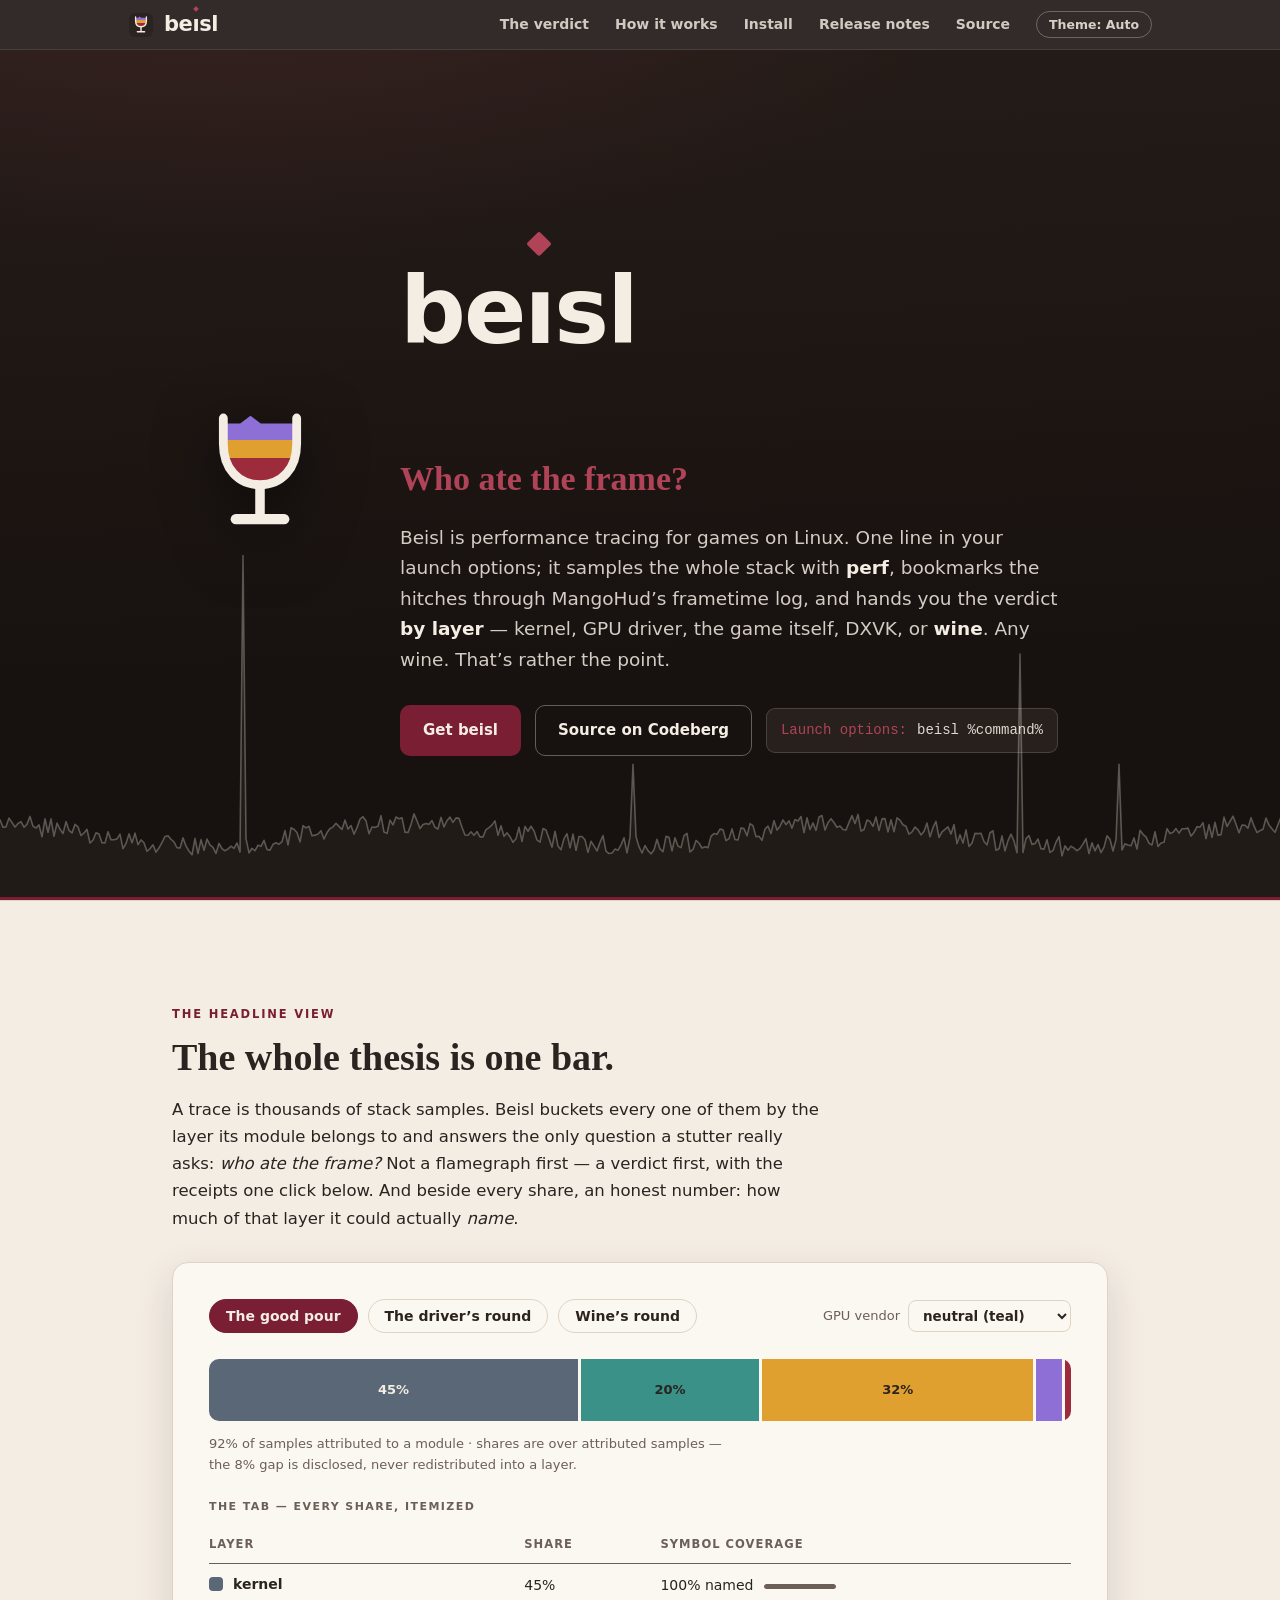
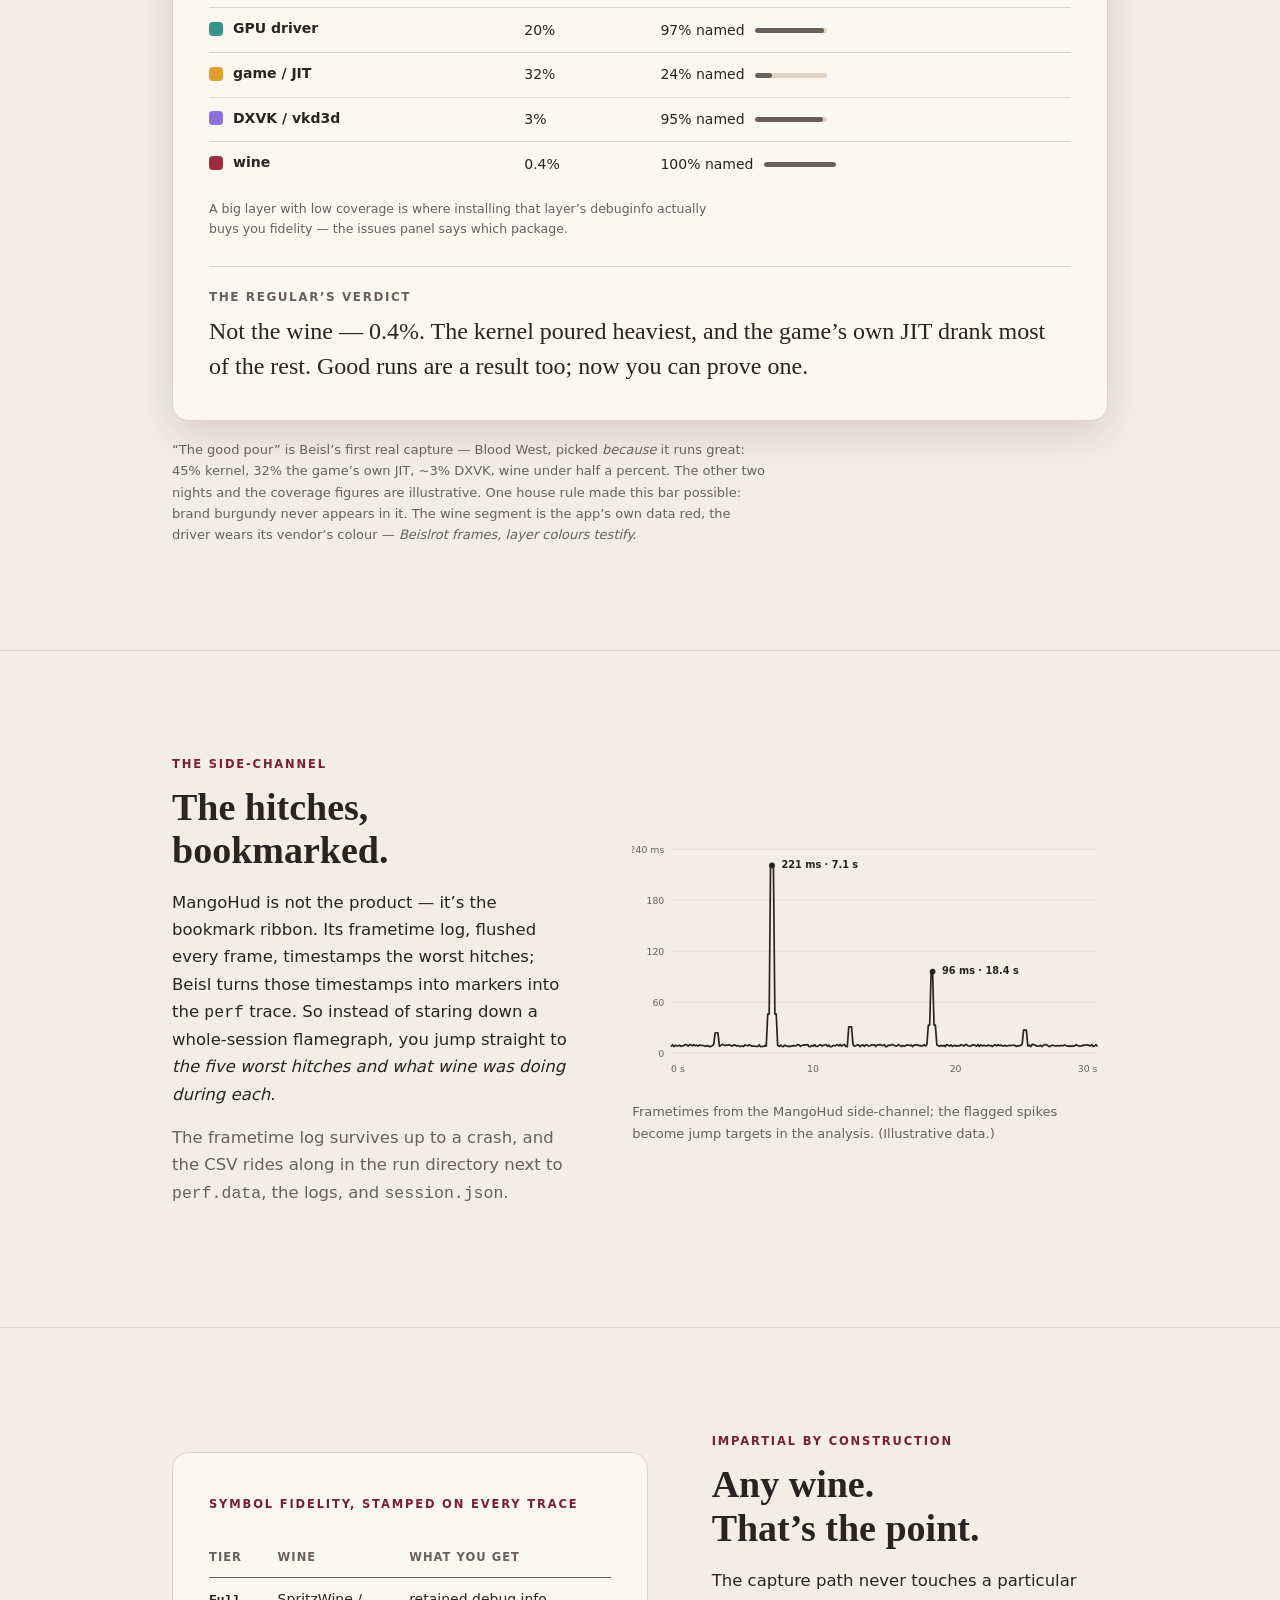
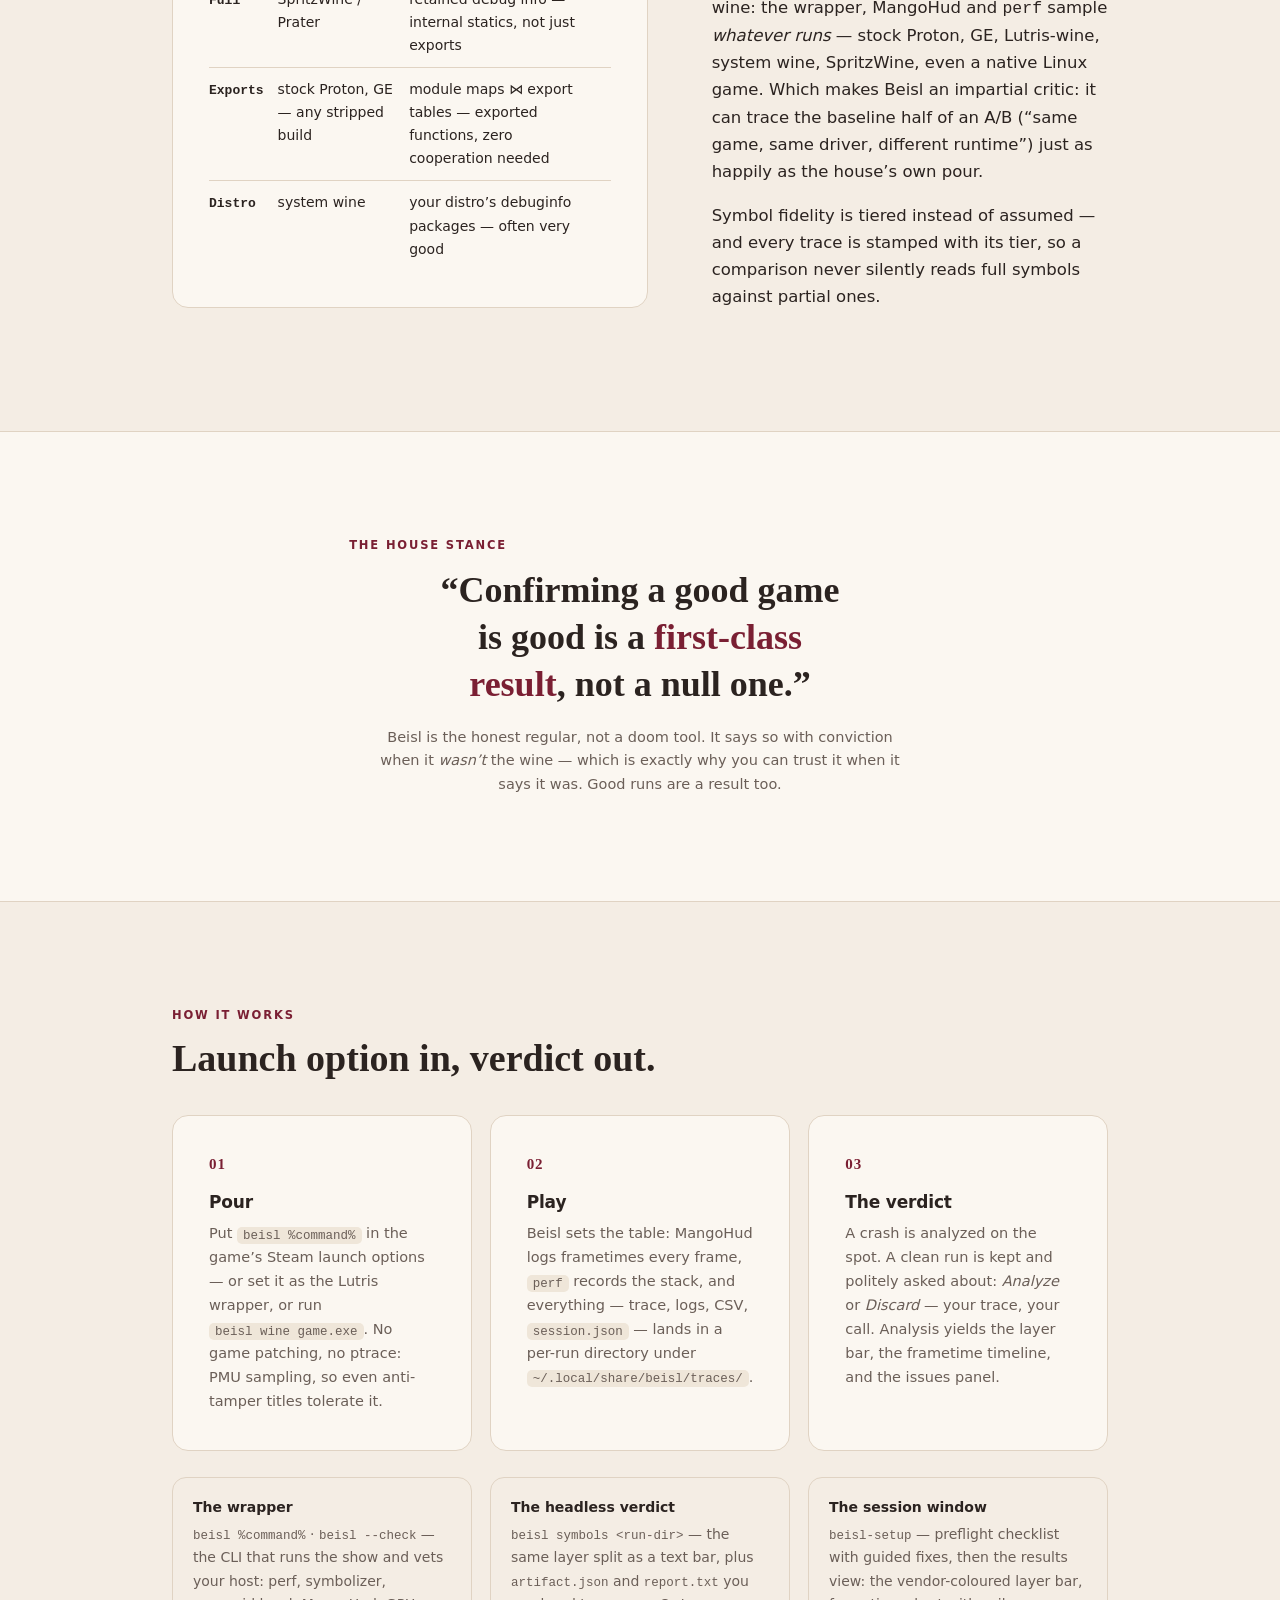
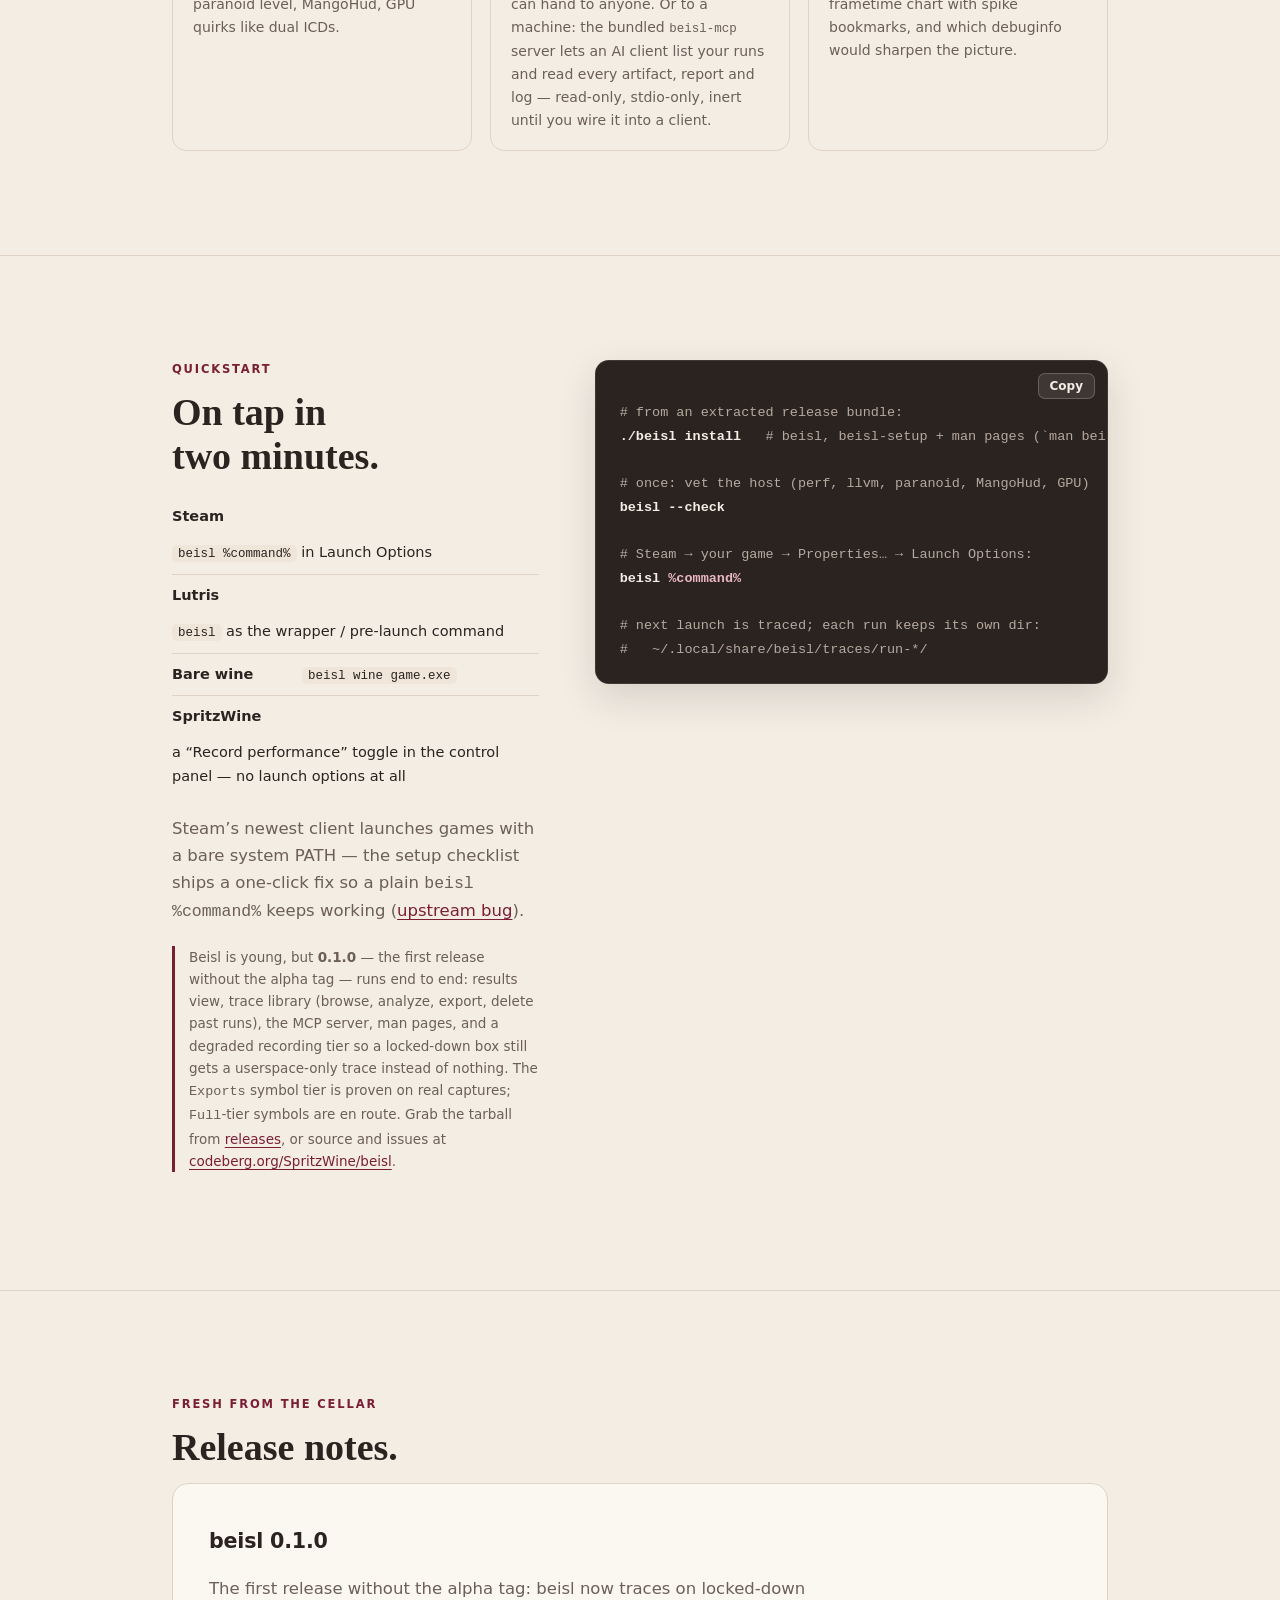
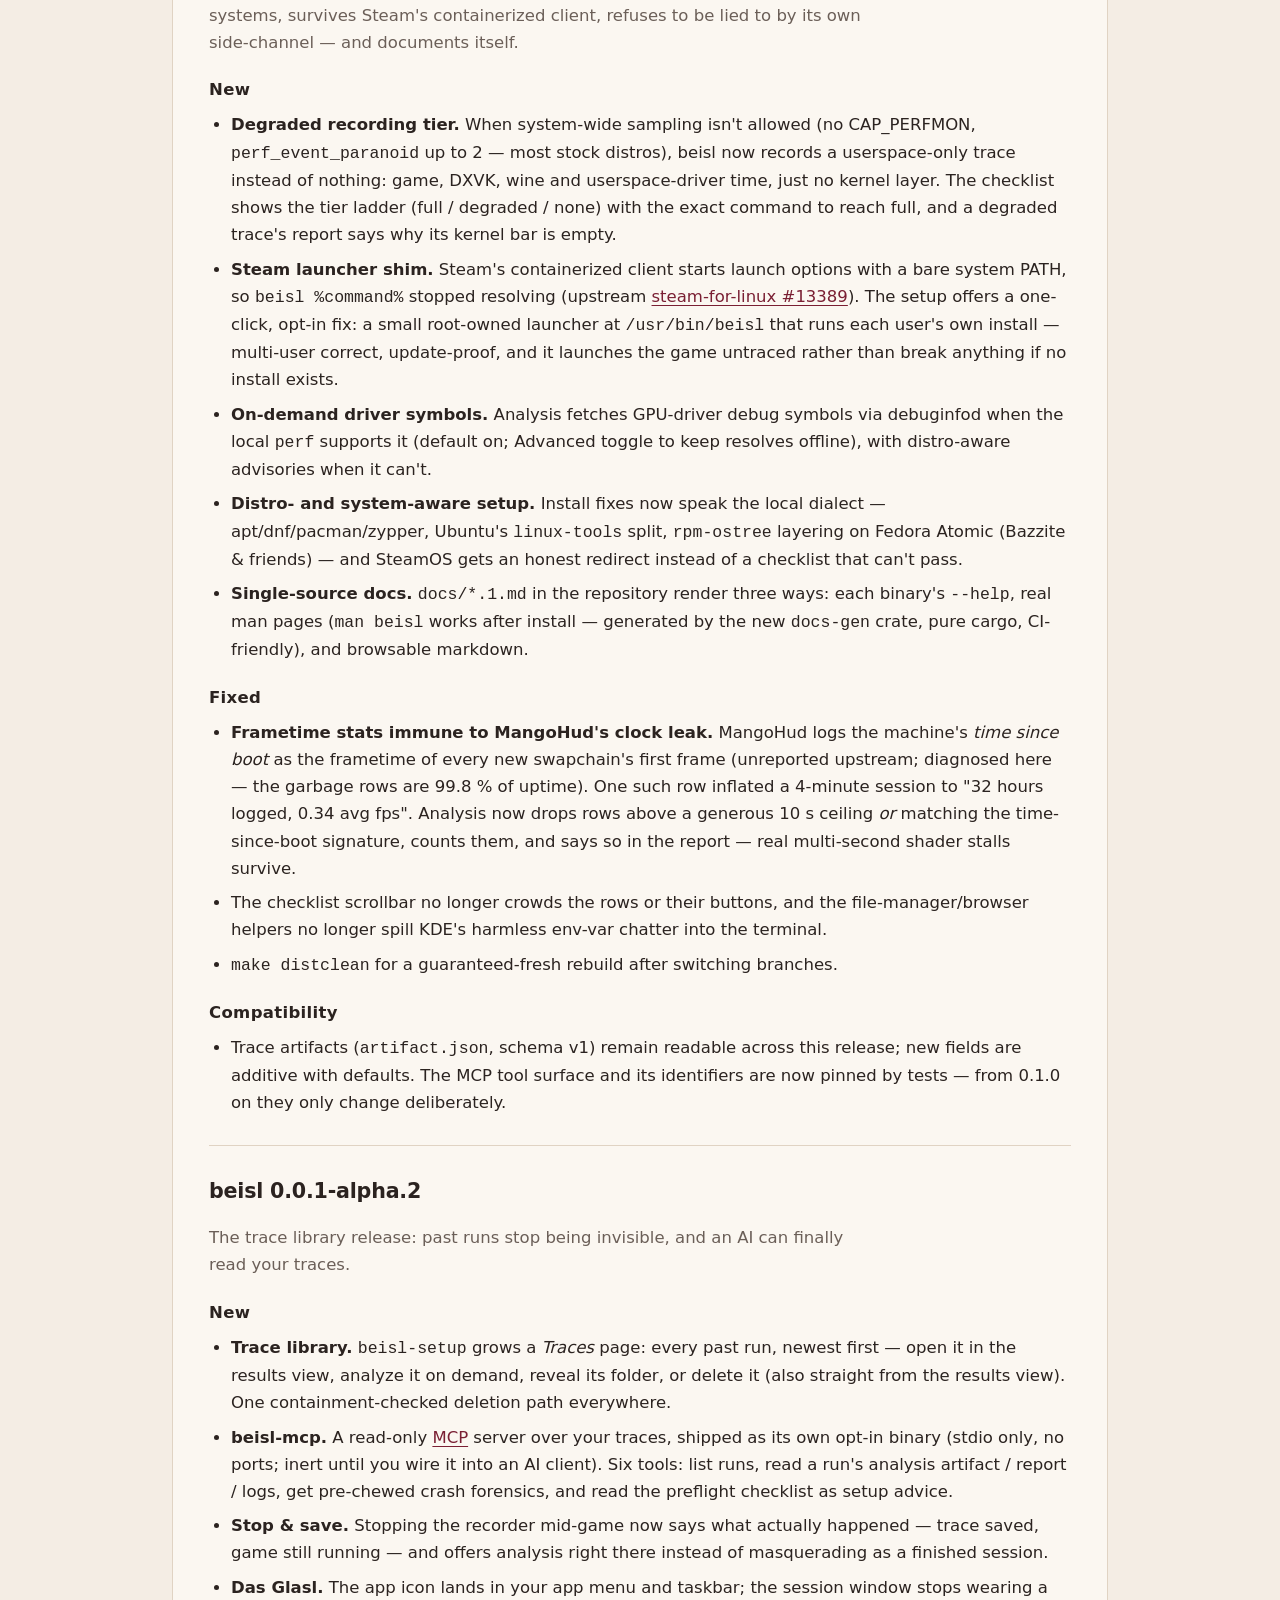
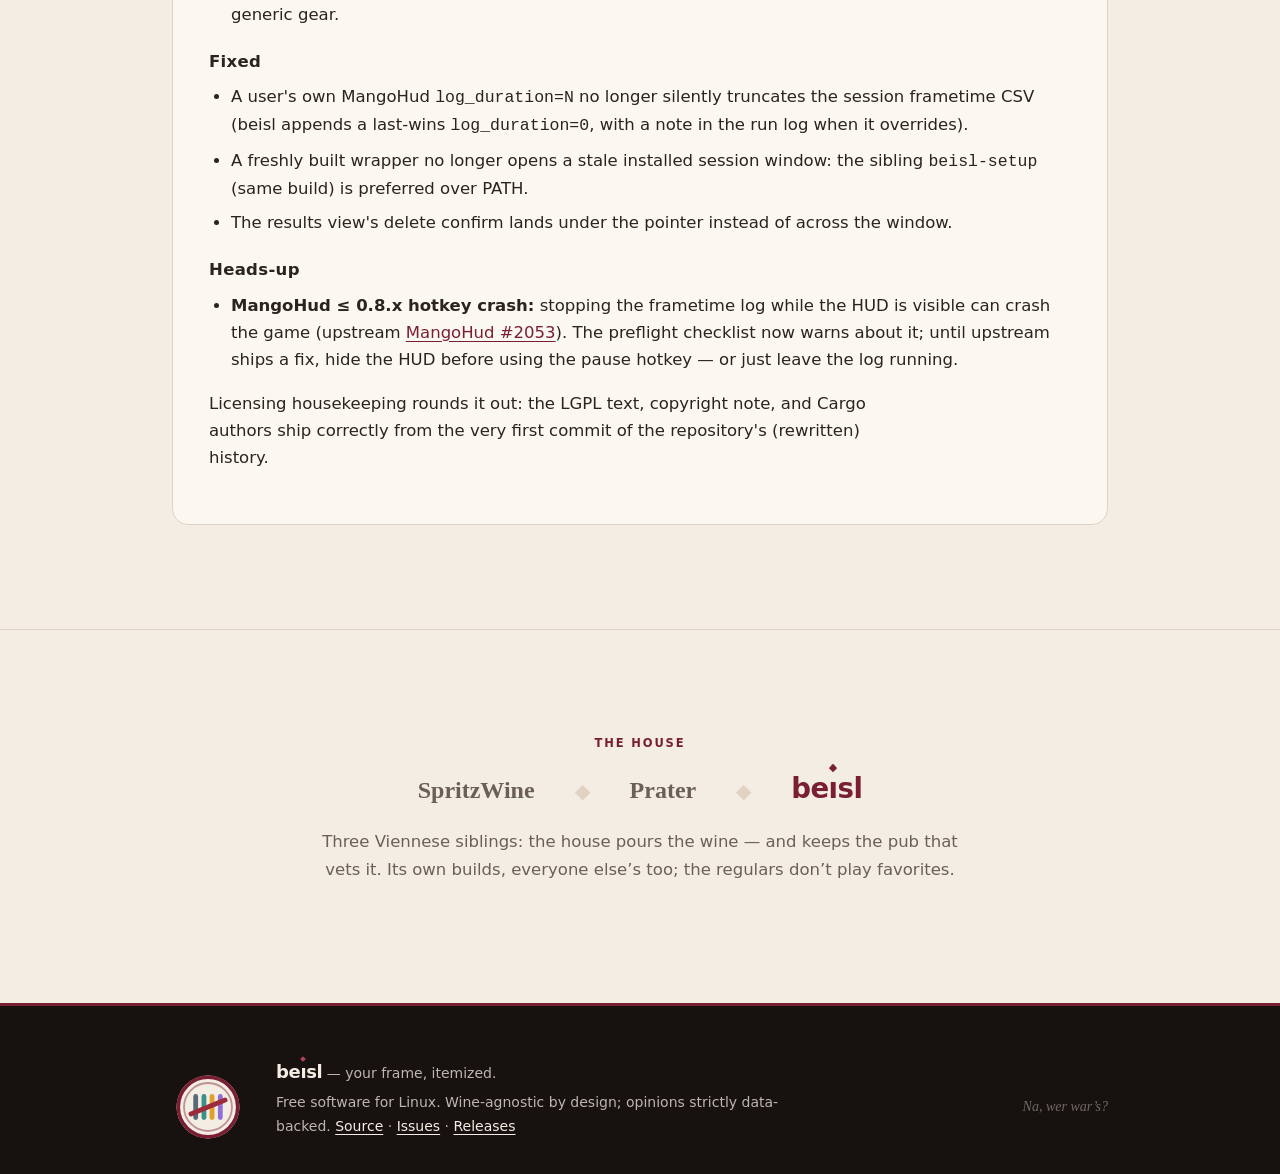
==== commit 9c484e8b: "page: catch up with 0.1.0 and render the release notes from markdown Fix the two `beisl check` occur" ====
--- a/page/index.html
+++ b/page/index.html
@@ -30,6 +30,7 @@
       <a href="#verdict" class="hide-sm">The verdict</a>
       <a href="#how" class="hide-sm">How it works</a>
       <a href="#install">Install</a>
+      <a href="#notes" class="hide-sm">Release notes</a>
       <a href="https://codeberg.org/SpritzWine/beisl" rel="external">Source</a>
       <button id="theme-toggle" class="theme-toggle" type="button">Theme: Auto</button>
     </nav>
@@ -287,7 +288,7 @@
     <div class="surfaces">
       <div class="surface">
         <b>The wrapper</b>
-        <code>beisl %command%</code> · <code>beisl check</code> — the CLI that runs the
+        <code>beisl %command%</code> · <code>beisl --check</code> — the CLI that runs the
         show and vets your host: perf, symbolizer, paranoid level, MangoHud, GPU quirks
         like dual ICDs.
       </div>
@@ -321,11 +322,17 @@
         <li><span class="ctx">Bare wine</span> <span><code>beisl wine game.exe</code></span></li>
         <li><span class="ctx">SpritzWine</span> <span>a “Record performance” toggle in the control panel — no launch options at all</span></li>
       </ul>
+      <p class="muted">Steam’s newest client launches games with a bare system PATH —
+        the setup checklist ships a one-click fix so a plain <code>beisl %command%</code>
+        keeps working (<a href="https://github.com/ValveSoftware/steam-for-linux/issues/13389"
+        rel="external">upstream bug</a>).</p>
       <p class="status-note">
-        Beisl is young, but the pipeline runs end to end: the v1 surface is shipped —
-        results view, trace library (browse, analyze, export, delete past runs), and
-        the MCP server. The <code>Exports</code> symbol tier is proven on real
-        captures; <code>Full</code>-tier symbols are en route. Grab the tarball from
+        Beisl is young, but <b>0.1.0</b> — the first release without the alpha tag —
+        runs end to end: results view, trace library (browse, analyze, export, delete
+        past runs), the MCP server, man pages, and a degraded recording tier so a
+        locked-down box still gets a userspace-only trace instead of nothing. The
+        <code>Exports</code> symbol tier is proven on real captures;
+        <code>Full</code>-tier symbols are en route. Grab the tarball from
         <a href="https://codeberg.org/SpritzWine/beisl/releases" rel="external">releases</a>,
         or source and issues at
         <a href="https://codeberg.org/SpritzWine/beisl" rel="external">codeberg.org/SpritzWine/beisl</a>.
@@ -335,16 +342,32 @@
       <button id="copy-cmd" class="copy-btn" type="button"
               aria-label="Copy the launch option: beisl percent command percent">Copy</button>
 <pre><code><span class="c"># from an extracted release bundle:</span>
-<span class="cmd">./beisl install</span>   <span class="c"># beisl + beisl-setup onto your PATH</span>
+<span class="cmd">./beisl install</span>   <span class="c"># beisl, beisl-setup + man pages (`man beisl`)</span>
 
 <span class="c"># once: vet the host (perf, llvm, paranoid, MangoHud, GPU)</span>
-<span class="cmd">beisl check</span>
+<span class="cmd">beisl --check</span>
 
 <span class="c"># Steam → your game → Properties… → Launch Options:</span>
 <span class="cmd">beisl <span class="hl">%command%</span></span>
 
 <span class="c"># next launch is traced; each run keeps its own dir:</span>
 <span class="c">#   ~/.local/share/beisl/traces/run-*/</span></code></pre>
+    </div>
+  </div>
+</section>
+
+<!-- ======================= RELEASE NOTES ======================= -->
+<section id="notes" aria-labelledby="notes-h">
+  <div class="wrap">
+    <p class="kicker">Fresh from the cellar</p>
+    <h2 id="notes-h">Release notes.</h2>
+    <div id="release-notes" class="release-notes card">
+      <!-- site.js replaces this with releasenotes.md (same-origin fetch; the file is
+           a verbatim copy of the repo's RELEASENOTES.md — see page/README.md). Under
+           file:// or if the fetch fails, this fallback link stays. -->
+      <p>Read the current
+        <a href="https://codeberg.org/SpritzWine/beisl/src/branch/main/RELEASENOTES.md"
+           rel="external">release notes on Codeberg</a>.</p>
     </div>
   </div>
 </section>
--- a/page/assets/style.css
+++ b/page/assets/style.css
@@ -637,3 +637,11 @@
   .layerbar .seg { border: 1px solid CanvasText; }
   .covmeter { border: 1px solid CanvasText; }
 }
+
+/* ---------- release notes (releasenotes.md, rendered by site.js) ---------- */
+.release-notes h3 { margin: 4px 0 6px; font-size: 1.25em; }
+.release-notes h3 + p { color: var(--muted); }
+.release-notes h4 { margin: 20px 0 8px; letter-spacing: 0.02em; }
+.release-notes ul { margin: 8px 0 16px; padding-left: 22px; }
+.release-notes li { margin: 7px 0; }
+.release-notes hr { border: none; border-top: 1px solid var(--hair); margin: 28px 0; }
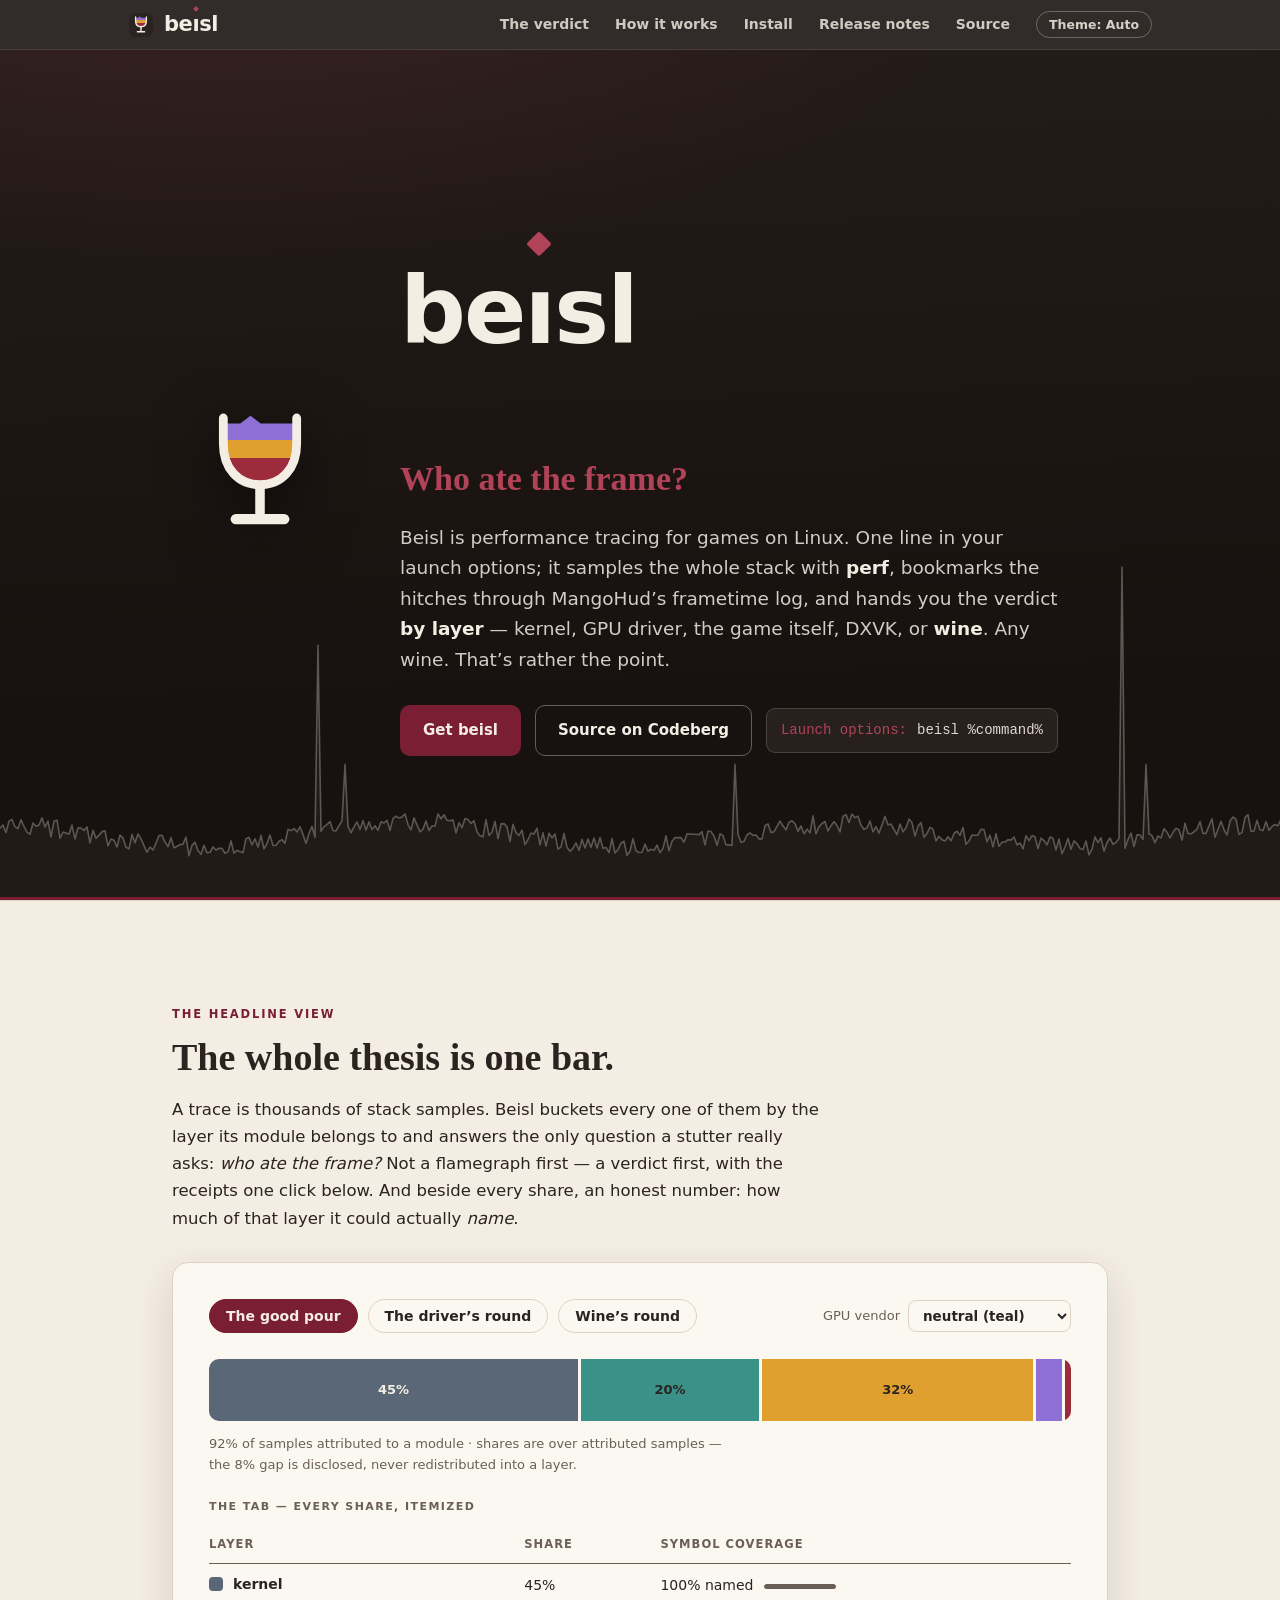
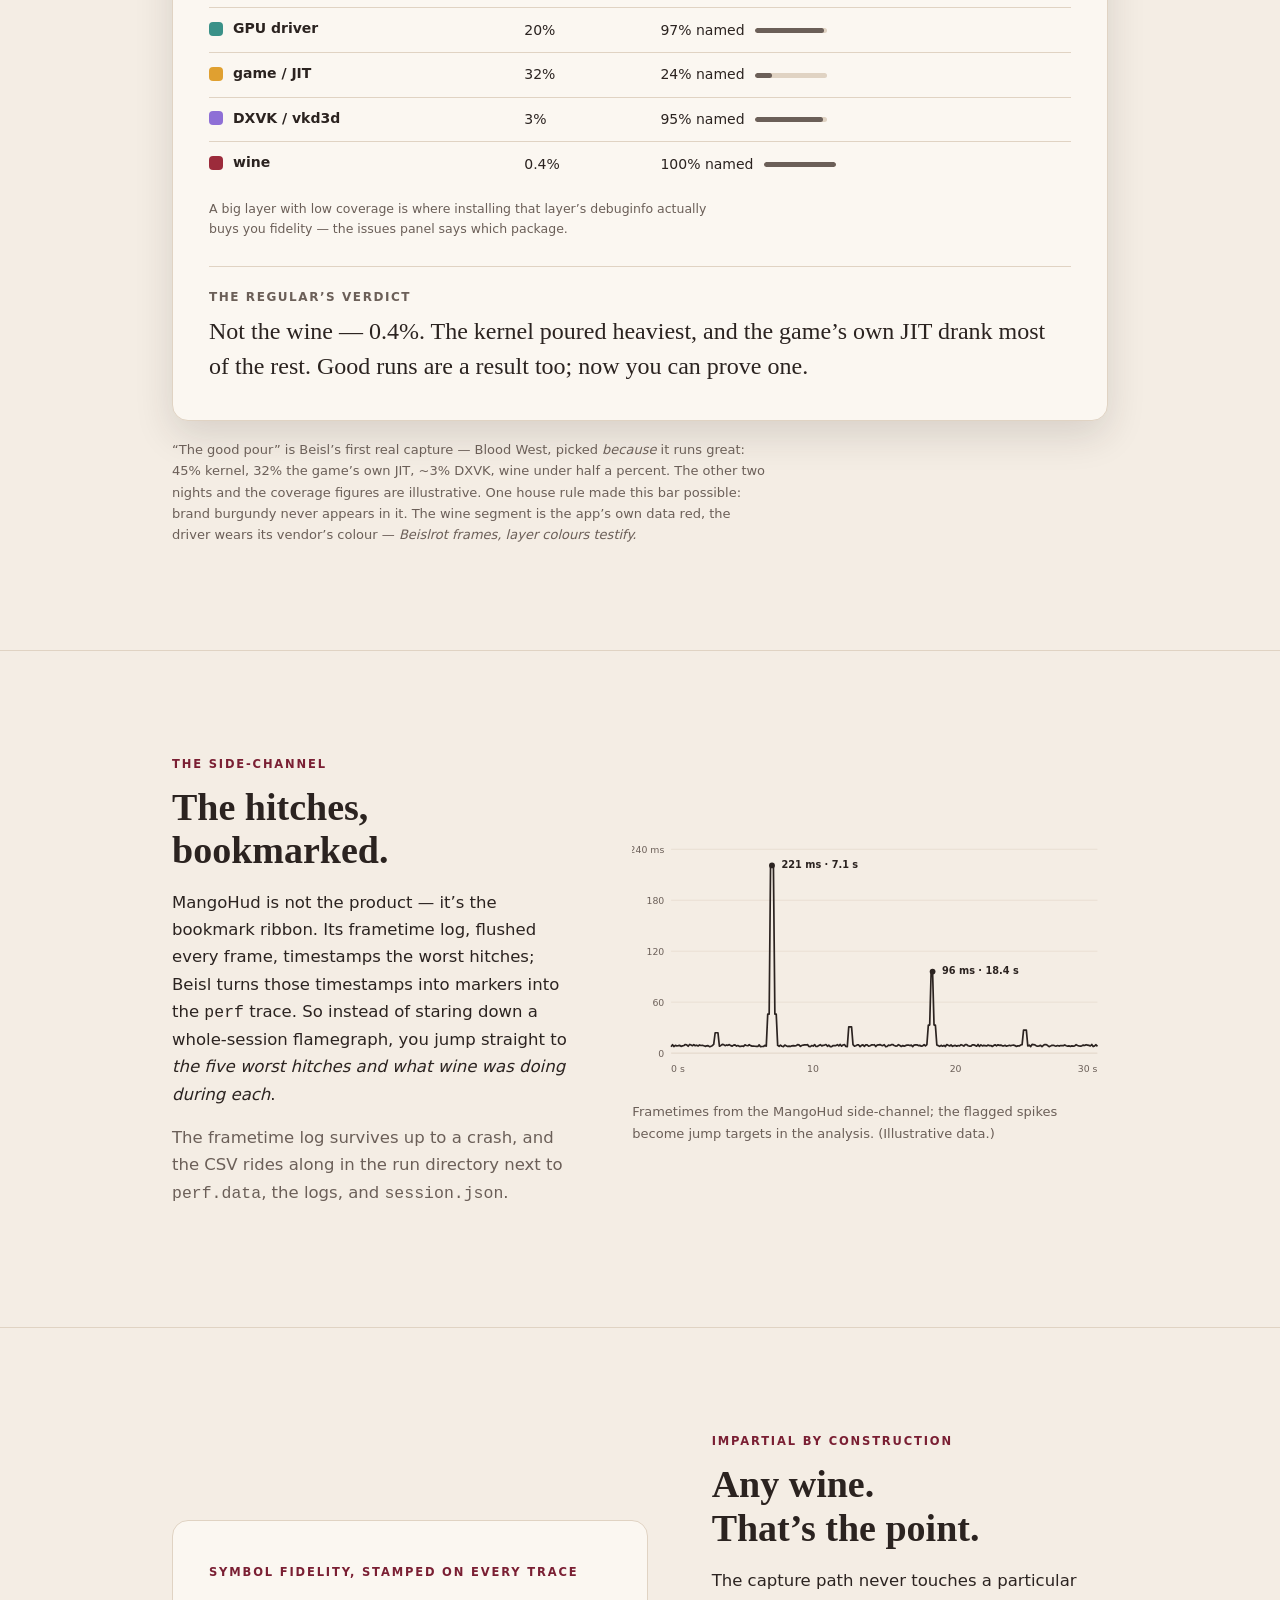
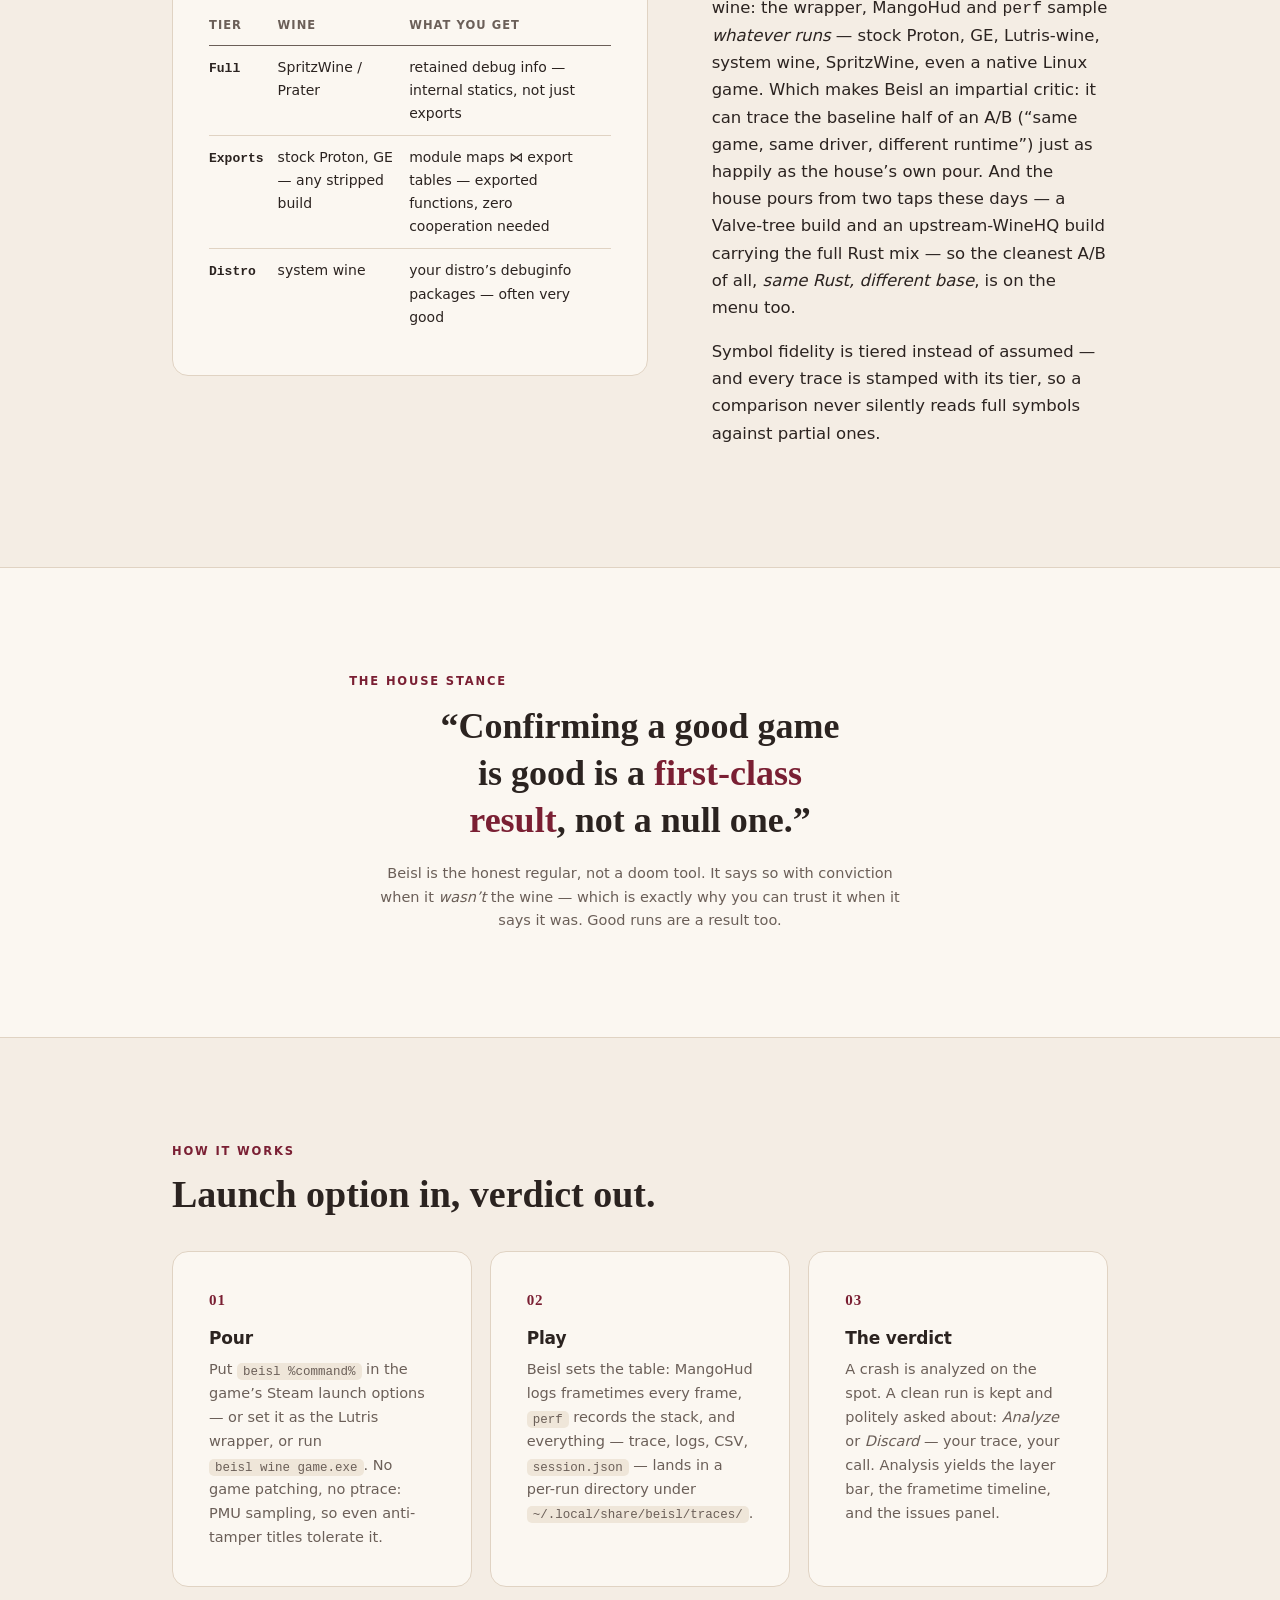
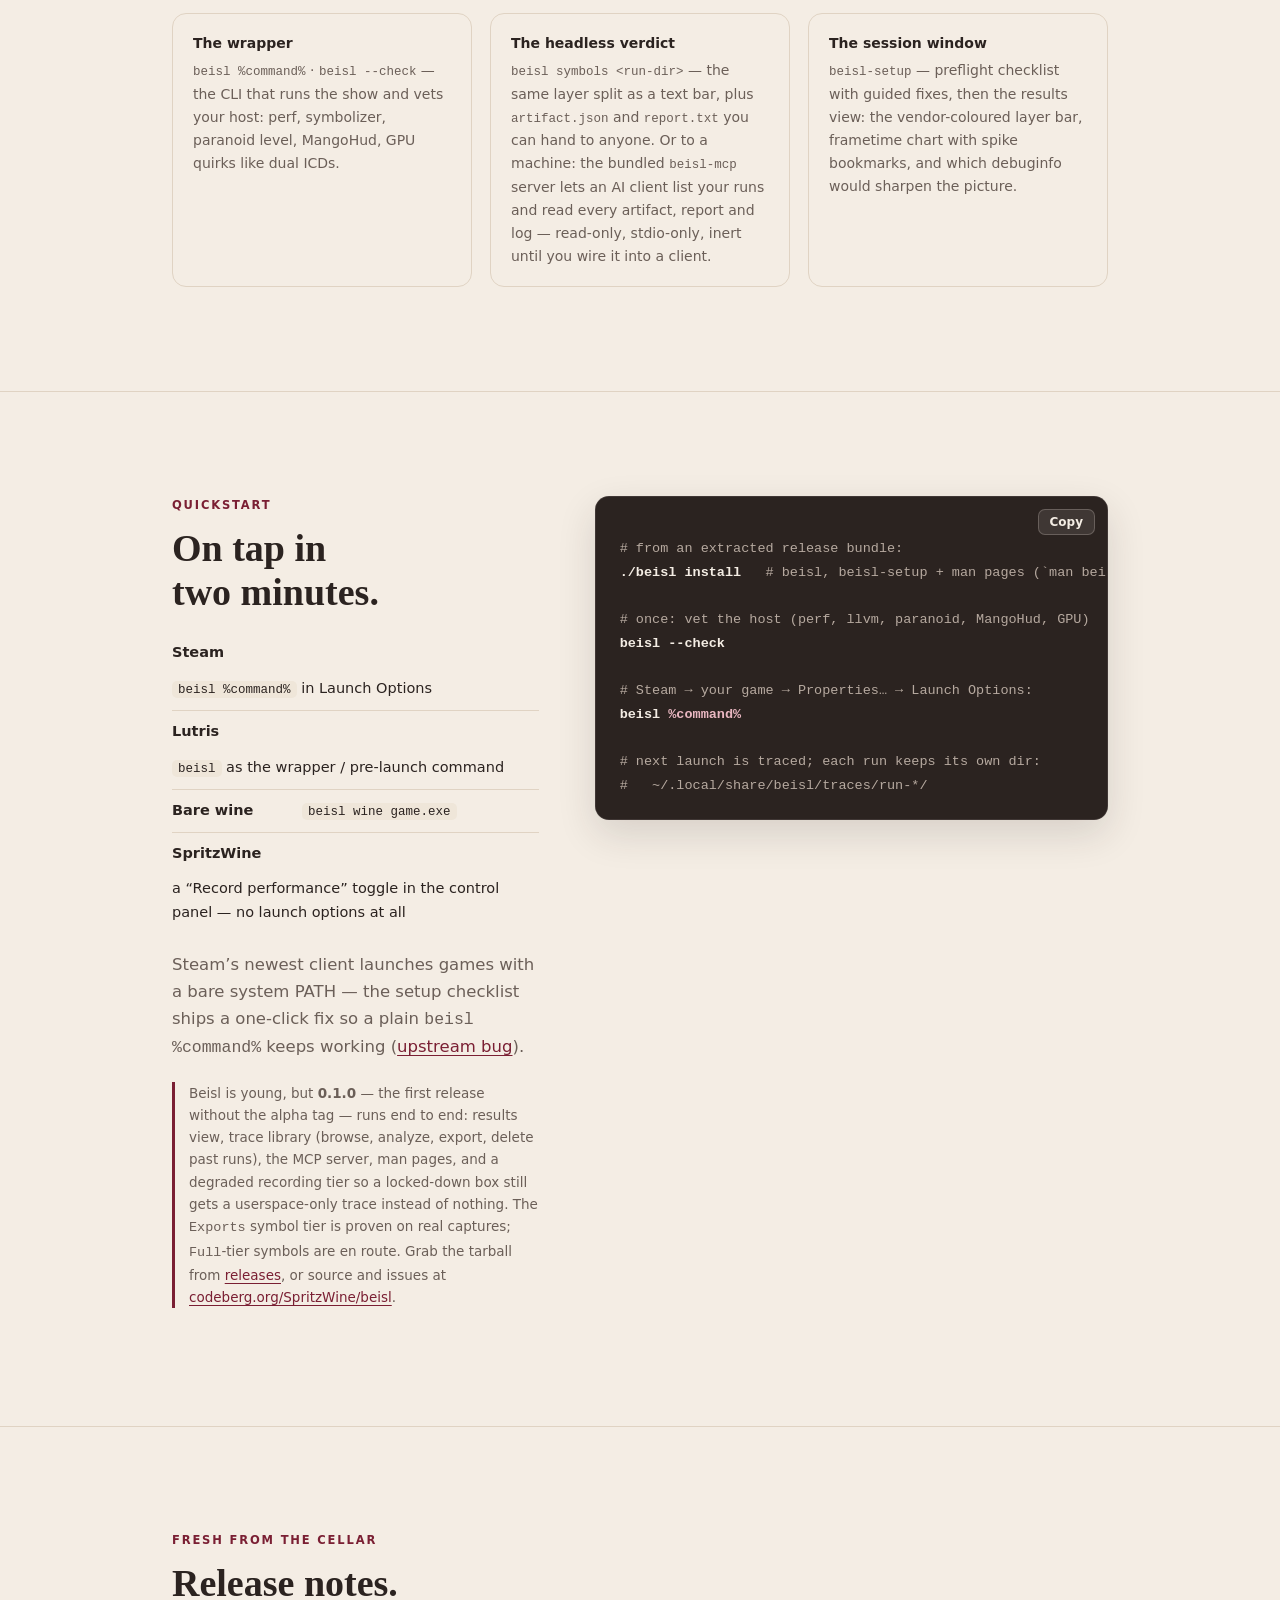
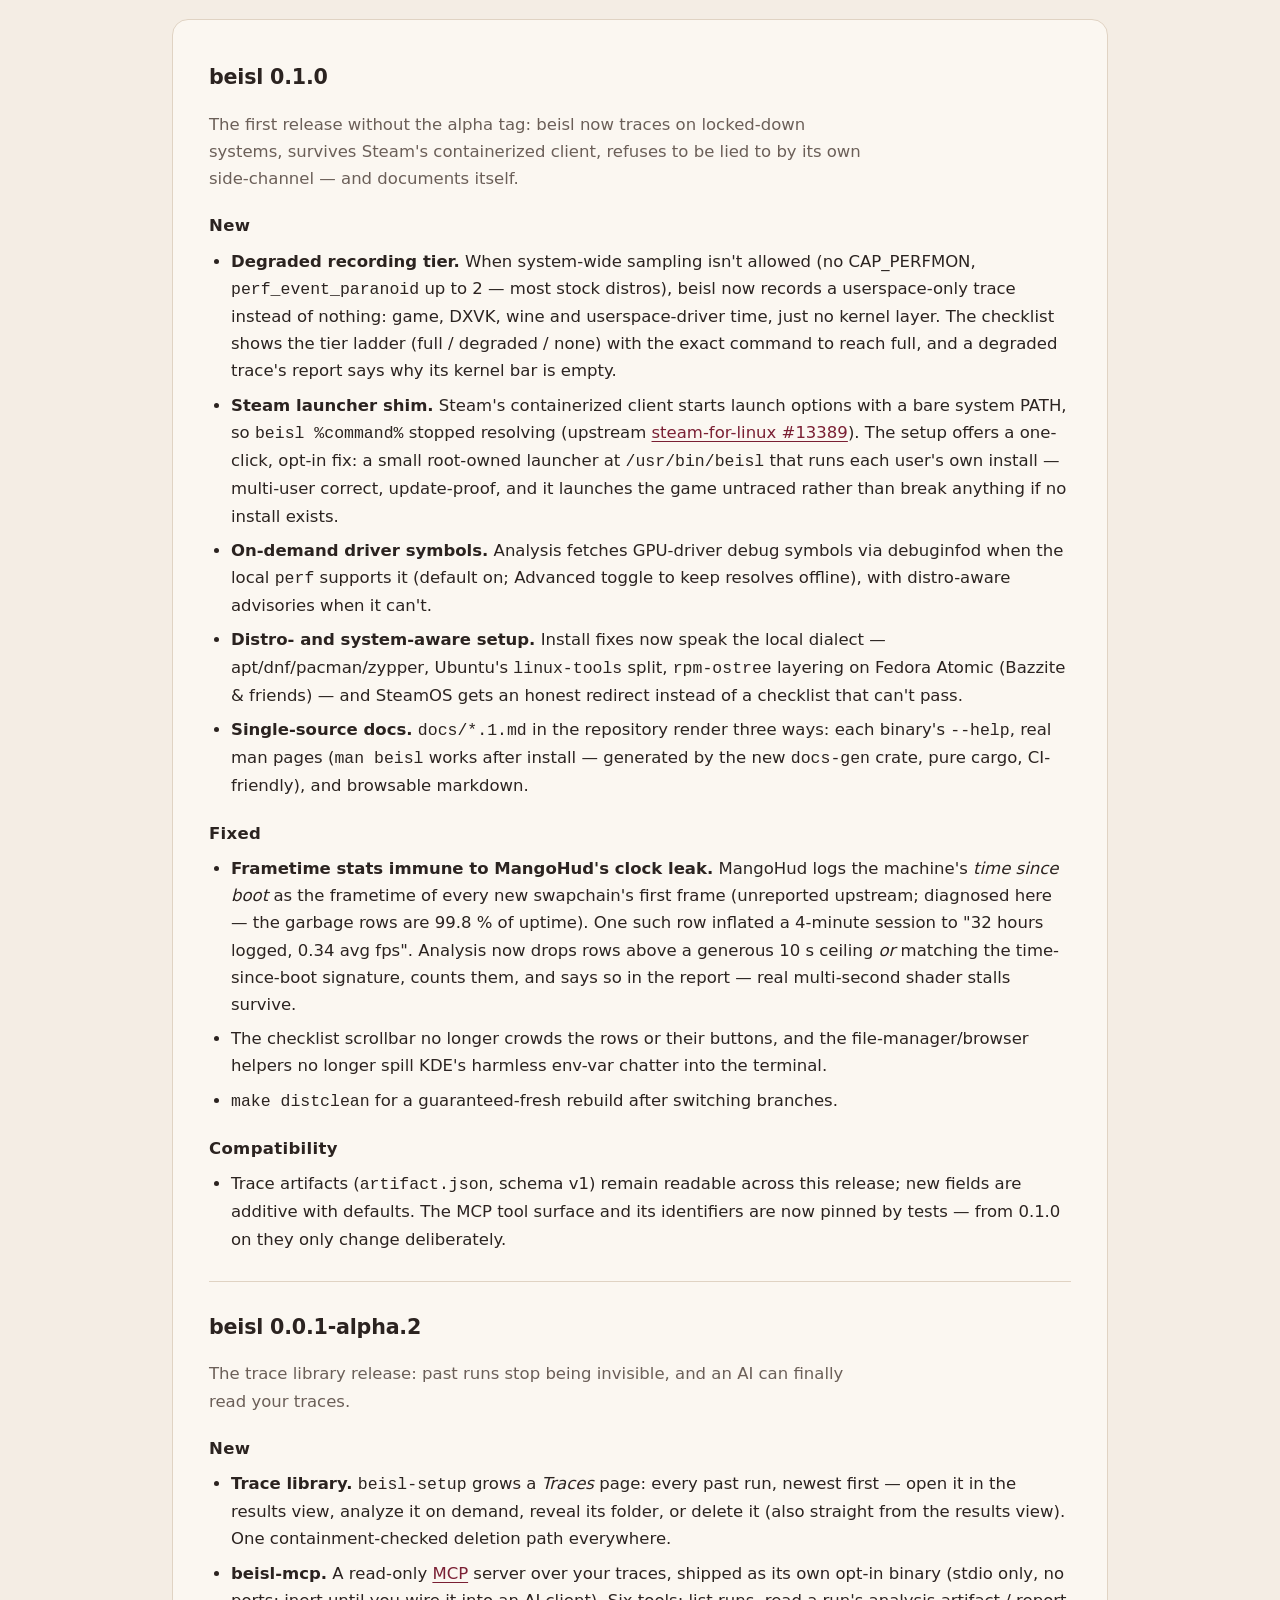
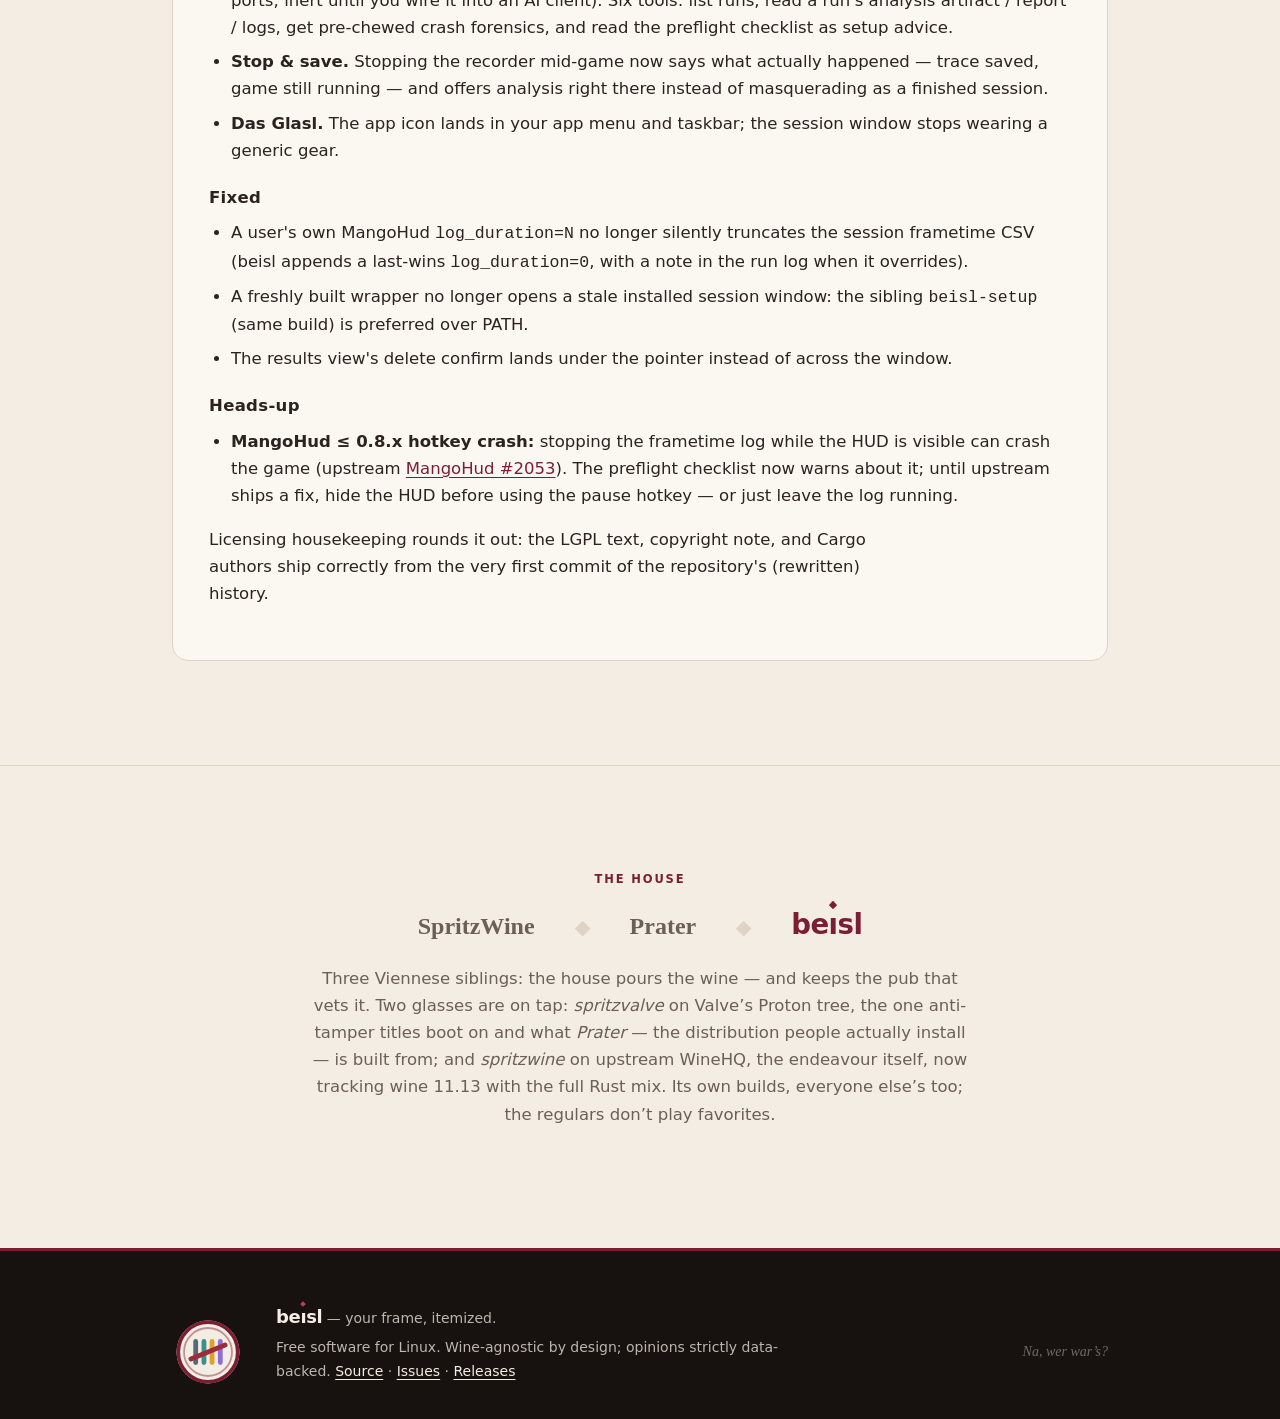
==== commit 30cf1552: "page: the house pours from two taps now — say so SpritzWine's build advanced: spritzvalve (Valve's P" ====
--- a/page/index.html
+++ b/page/index.html
@@ -231,6 +231,9 @@
         Lutris-wine, system wine, SpritzWine, even a native Linux game. Which makes
         Beisl an impartial critic: it can trace the baseline half of an A/B
         (“same game, same driver, different runtime”) just as happily as the house’s own pour.
+        And the house pours from two taps these days — a Valve-tree build and an
+        upstream-WineHQ build carrying the full Rust mix — so the cleanest A/B of all,
+        <em>same Rust, different base</em>, is on the menu too.
       </p>
       <p>
         Symbol fidelity is tiered instead of assumed — and every trace is stamped
@@ -385,7 +388,11 @@
     </div>
     <p class="muted" style="margin-top:18px;">
       Three Viennese siblings: the house pours the wine — and keeps the pub that vets it.
-      Its own builds, everyone else’s too; the regulars don’t play favorites.
+      Two glasses are on tap: <em>spritzvalve</em> on Valve’s Proton tree, the one
+      anti-tamper titles boot on and what <em>Prater</em> — the distribution people
+      actually install — is built from; and <em>spritzwine</em> on upstream WineHQ,
+      the endeavour itself, now tracking wine 11.13 with the full Rust mix. Its own
+      builds, everyone else’s too; the regulars don’t play favorites.
     </p>
   </div>
 </section>
--- a/page/assets/style.css
+++ b/page/assets/style.css
@@ -645,3 +645,5 @@
 .release-notes ul { margin: 8px 0 16px; padding-left: 22px; }
 .release-notes li { margin: 7px 0; }
 .release-notes hr { border: none; border-top: 1px solid var(--hair); margin: 28px 0; }
+.release-notes { position: relative; } /* offsetParent for the two-release height cap */
+.release-notes.scrolls { overflow-y: auto; padding-right: 22px; } /* keep text off the scrollbar */
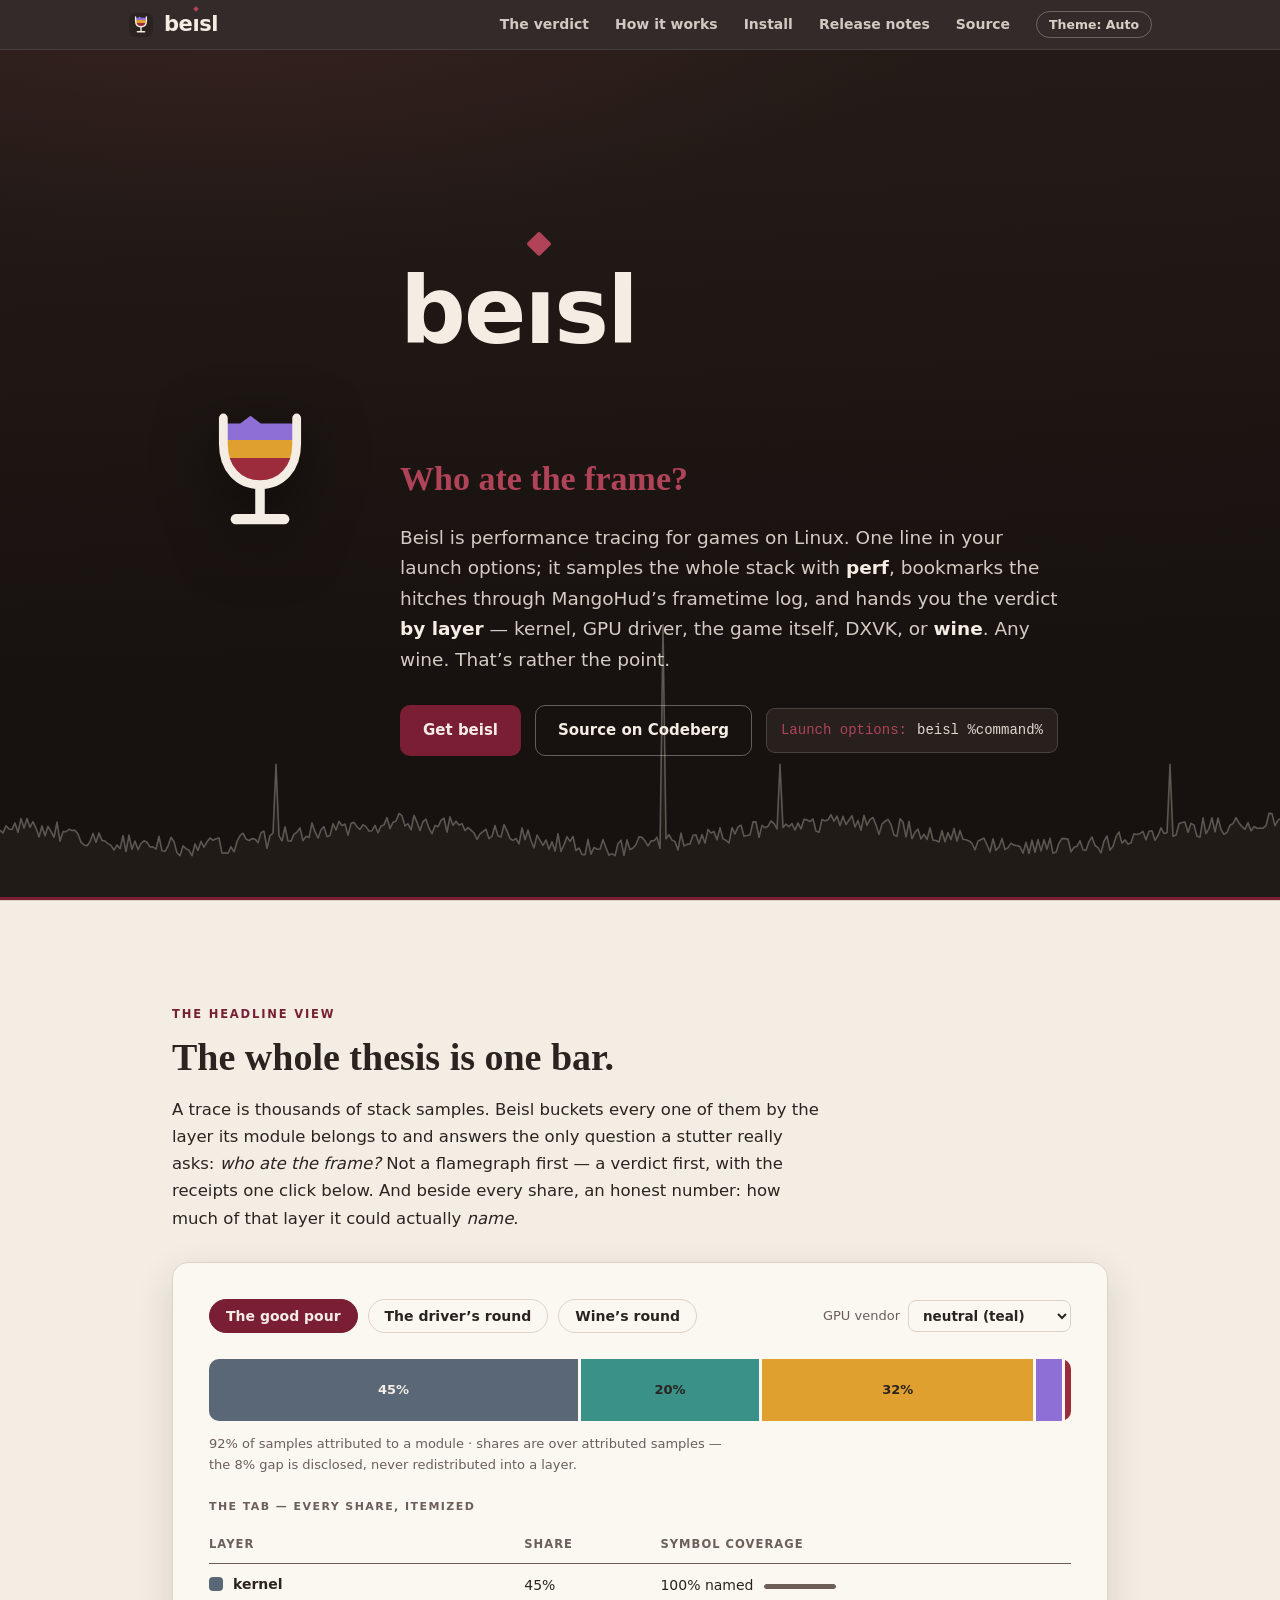
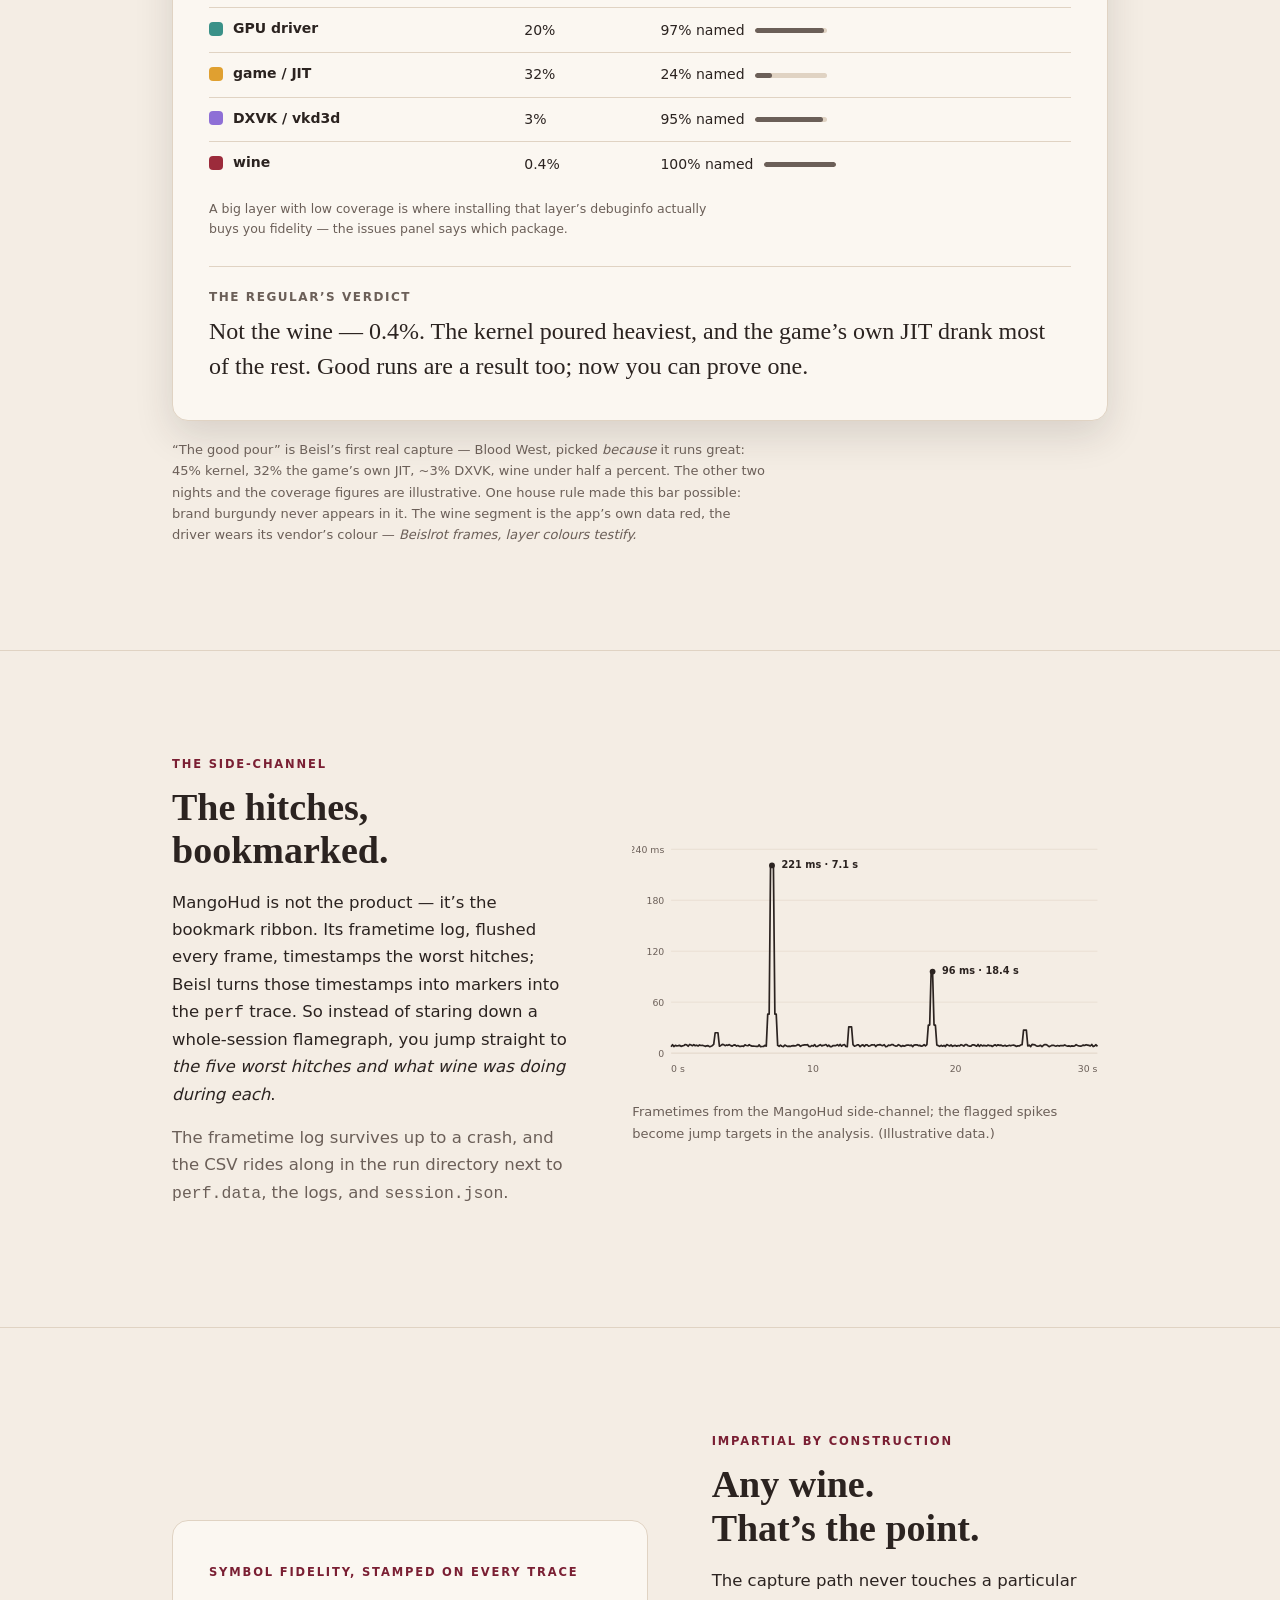
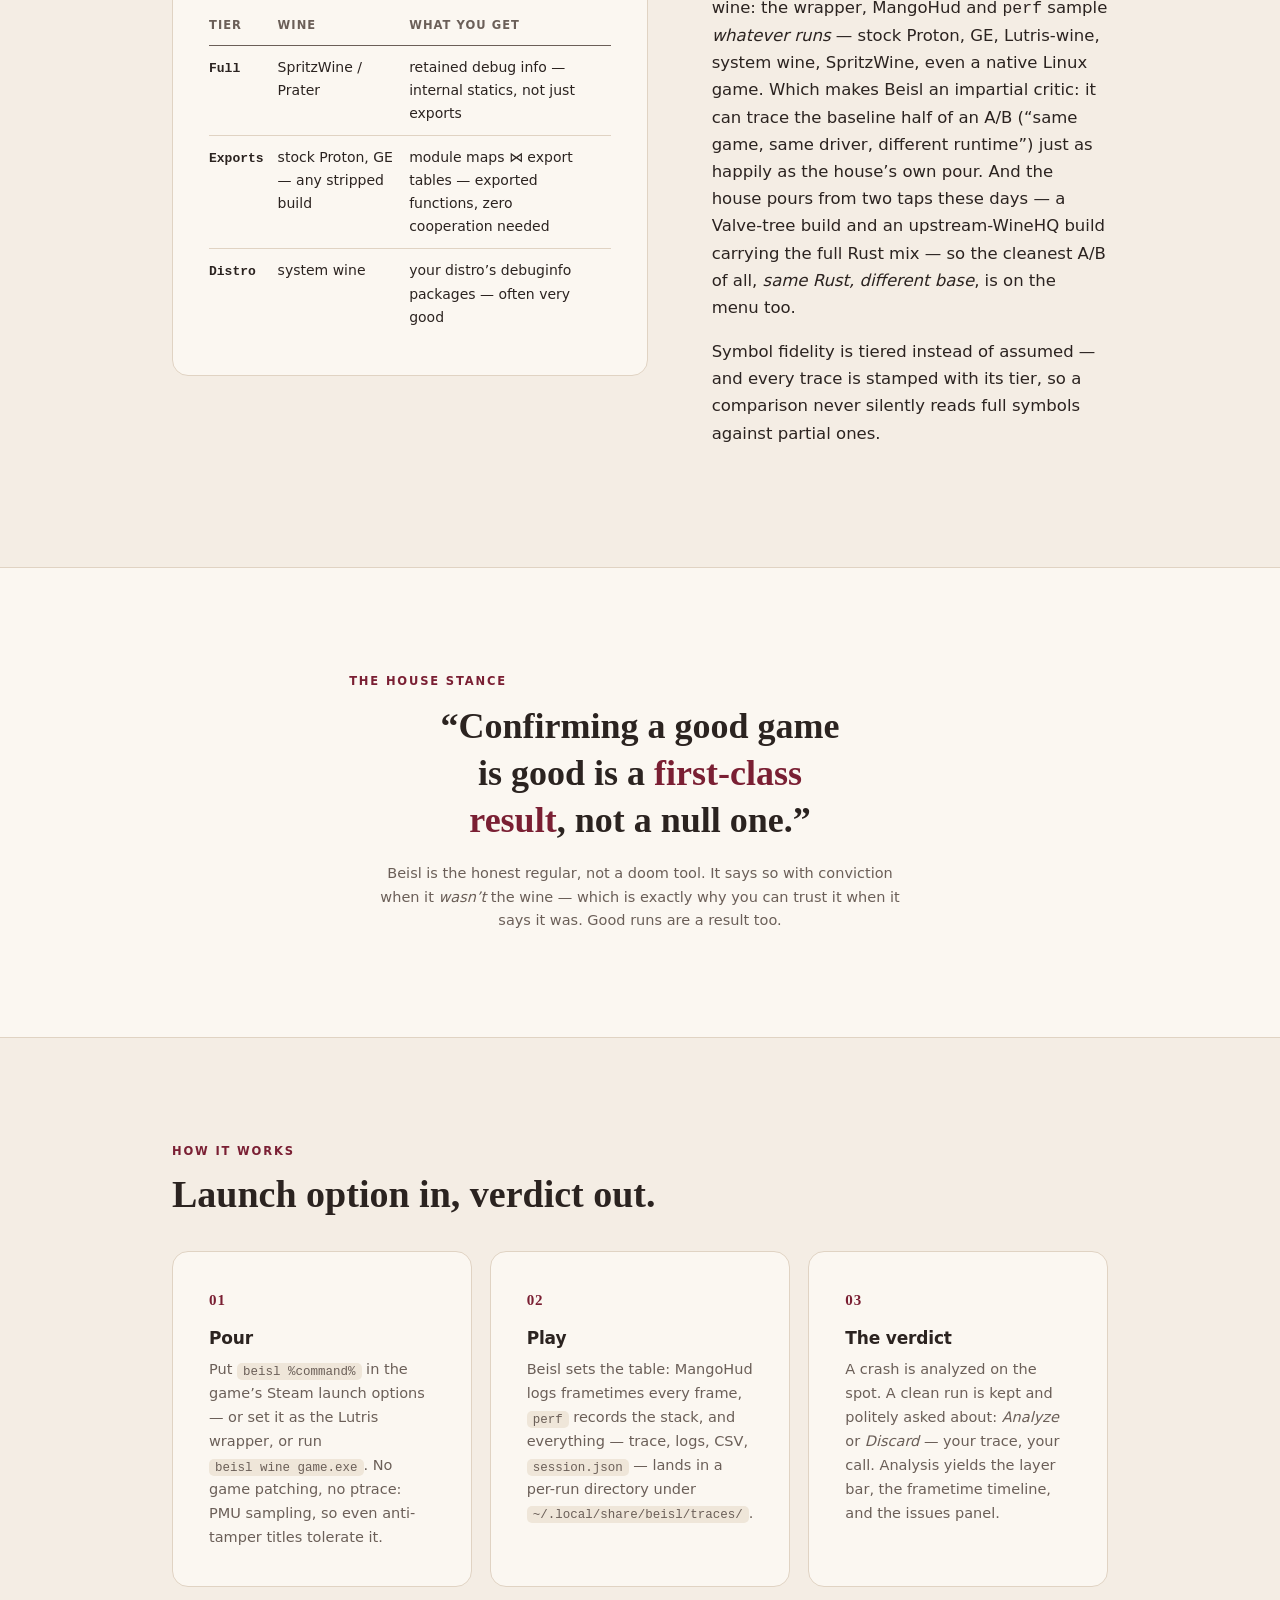
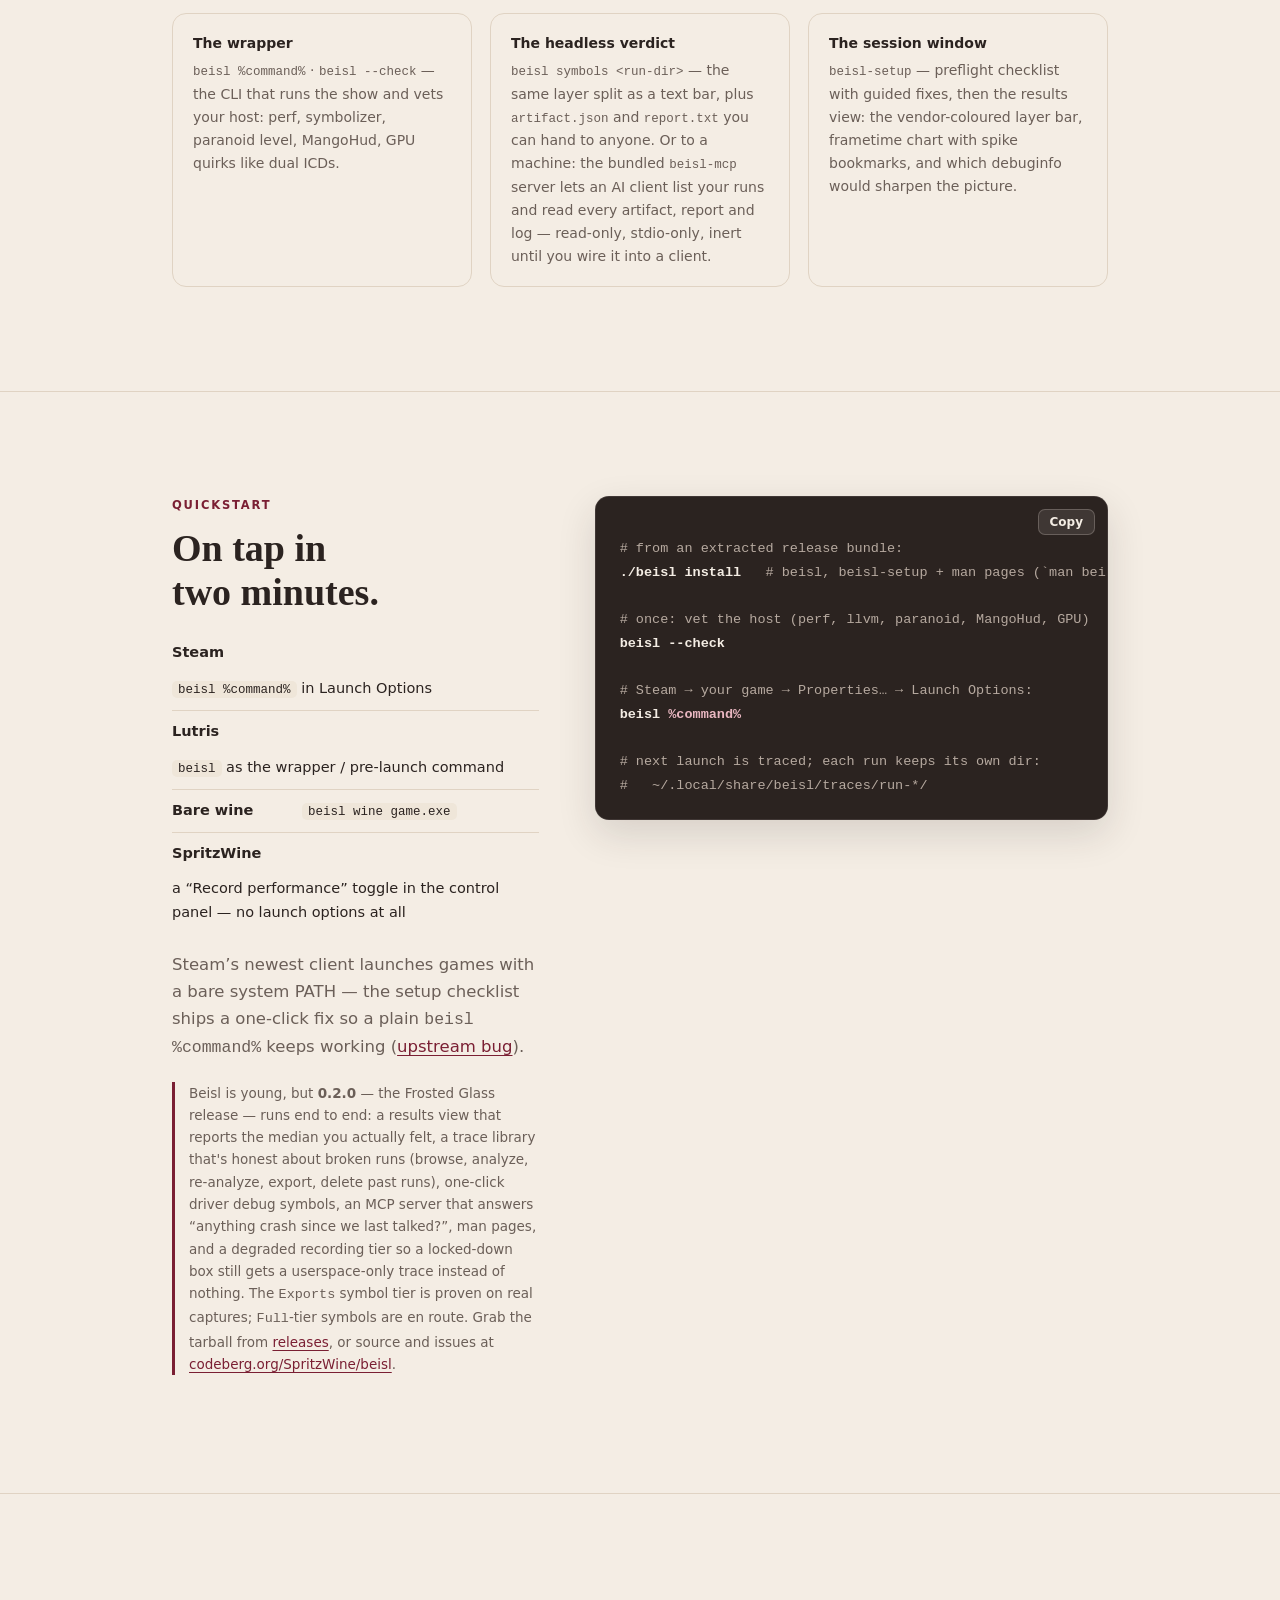
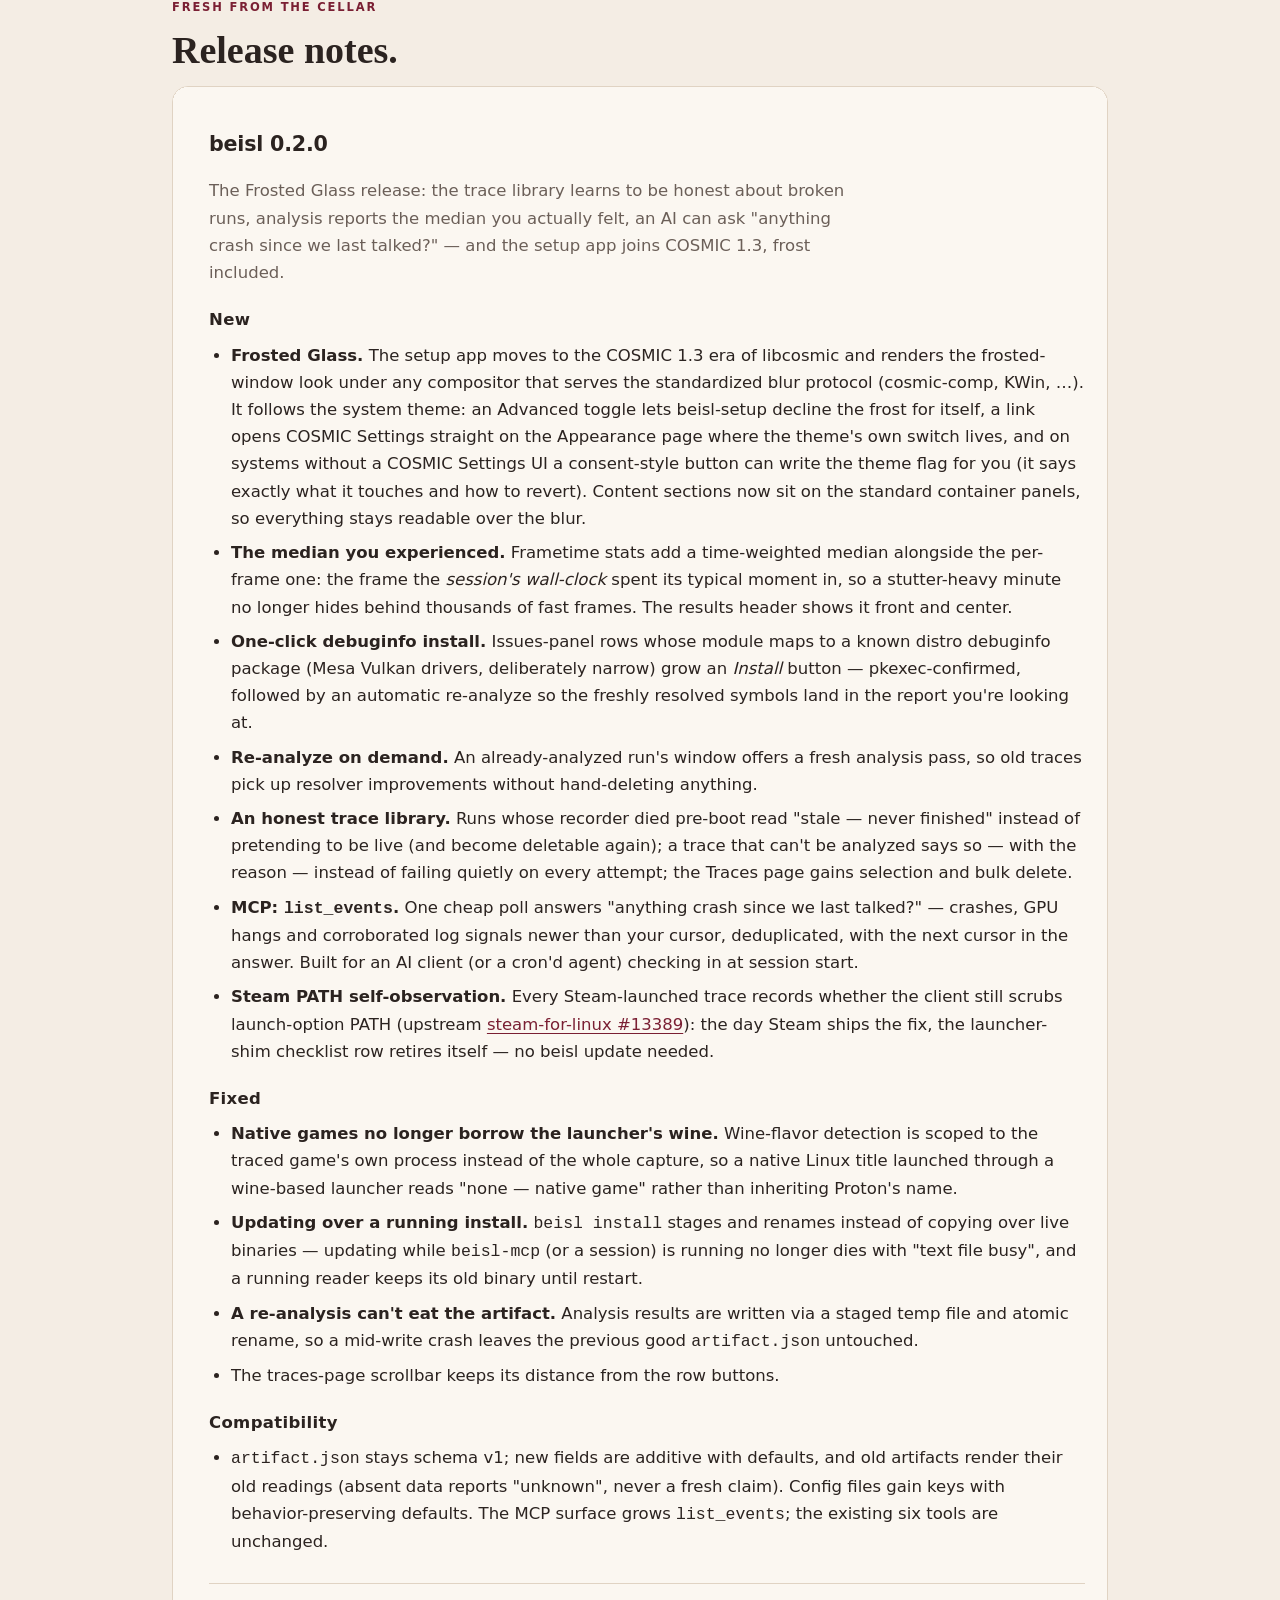
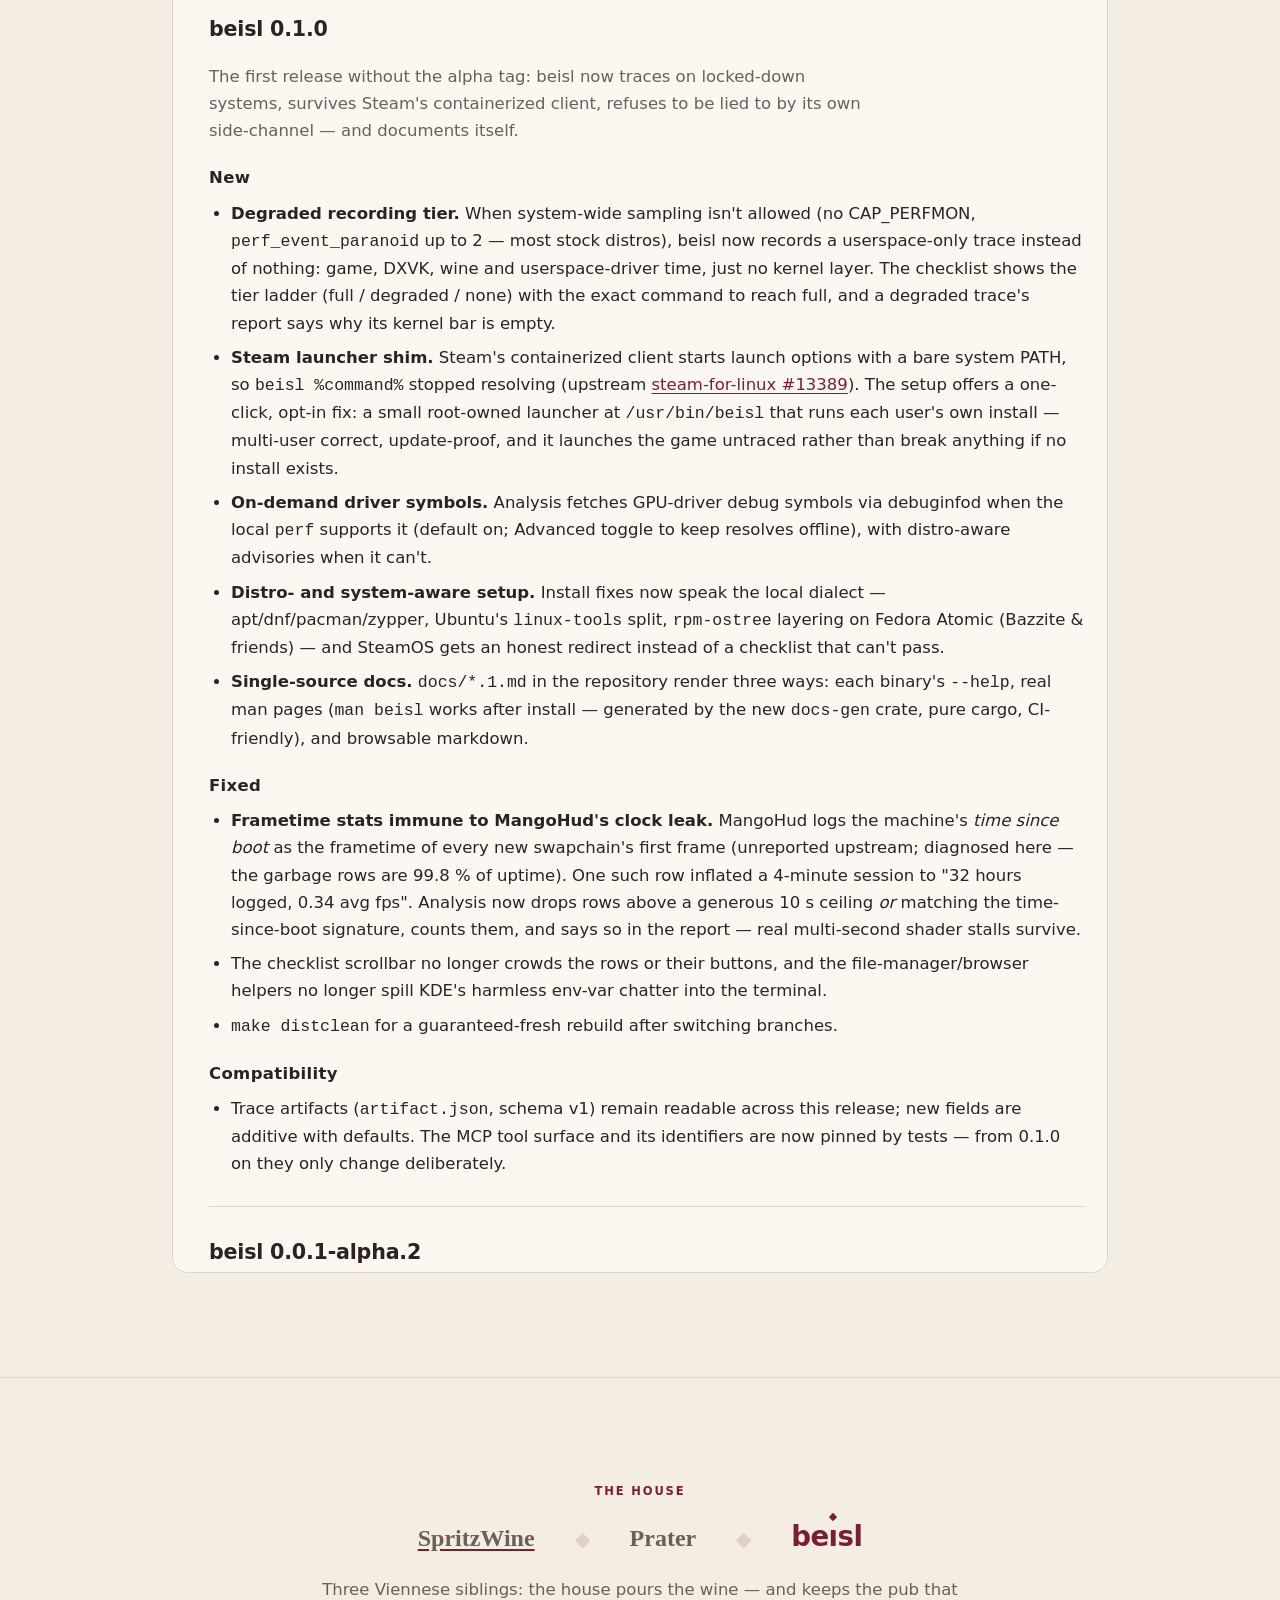
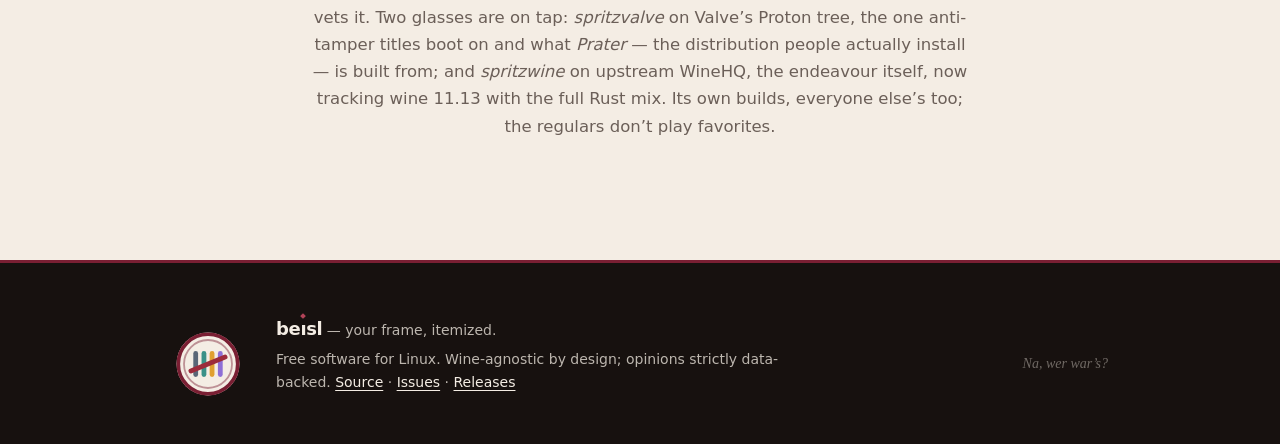
==== commit 20bea4ca: "page: catch up with 0.2.0 — the Frosted Glass release Refresh the verbatim releasenotes.md copy from" ====
--- a/page/index.html
+++ b/page/index.html
@@ -330,10 +330,13 @@
         keeps working (<a href="https://github.com/ValveSoftware/steam-for-linux/issues/13389"
         rel="external">upstream bug</a>).</p>
       <p class="status-note">
-        Beisl is young, but <b>0.1.0</b> — the first release without the alpha tag —
-        runs end to end: results view, trace library (browse, analyze, export, delete
-        past runs), the MCP server, man pages, and a degraded recording tier so a
-        locked-down box still gets a userspace-only trace instead of nothing. The
+        Beisl is young, but <b>0.2.0</b> — the Frosted Glass release —
+        runs end to end: a results view that reports the median you actually felt,
+        a trace library that's honest about broken runs (browse, analyze,
+        re-analyze, export, delete past runs), one-click driver debug symbols,
+        an MCP server that answers “anything crash since we last talked?”,
+        man pages, and a degraded recording tier so a locked-down box still gets
+        a userspace-only trace instead of nothing. The
         <code>Exports</code> symbol tier is proven on real captures;
         <code>Full</code>-tier symbols are en route. Grab the tarball from
         <a href="https://codeberg.org/SpritzWine/beisl/releases" rel="external">releases</a>,
@@ -380,7 +383,7 @@
   <div class="wrap">
     <p class="kicker" id="family-h">The house</p>
     <div class="sibs" aria-label="The Viennese family: SpritzWine, Prater, and Beisl">
-      <span class="other">SpritzWine</span>
+      <a href="https://spritzwine.codeberg.page/spritzwine/"><span class="other">SpritzWine</span></a>
       <span class="dotsep" aria-hidden="true">◆</span>
       <span class="other">Prater</span>
       <span class="dotsep" aria-hidden="true">◆</span>
